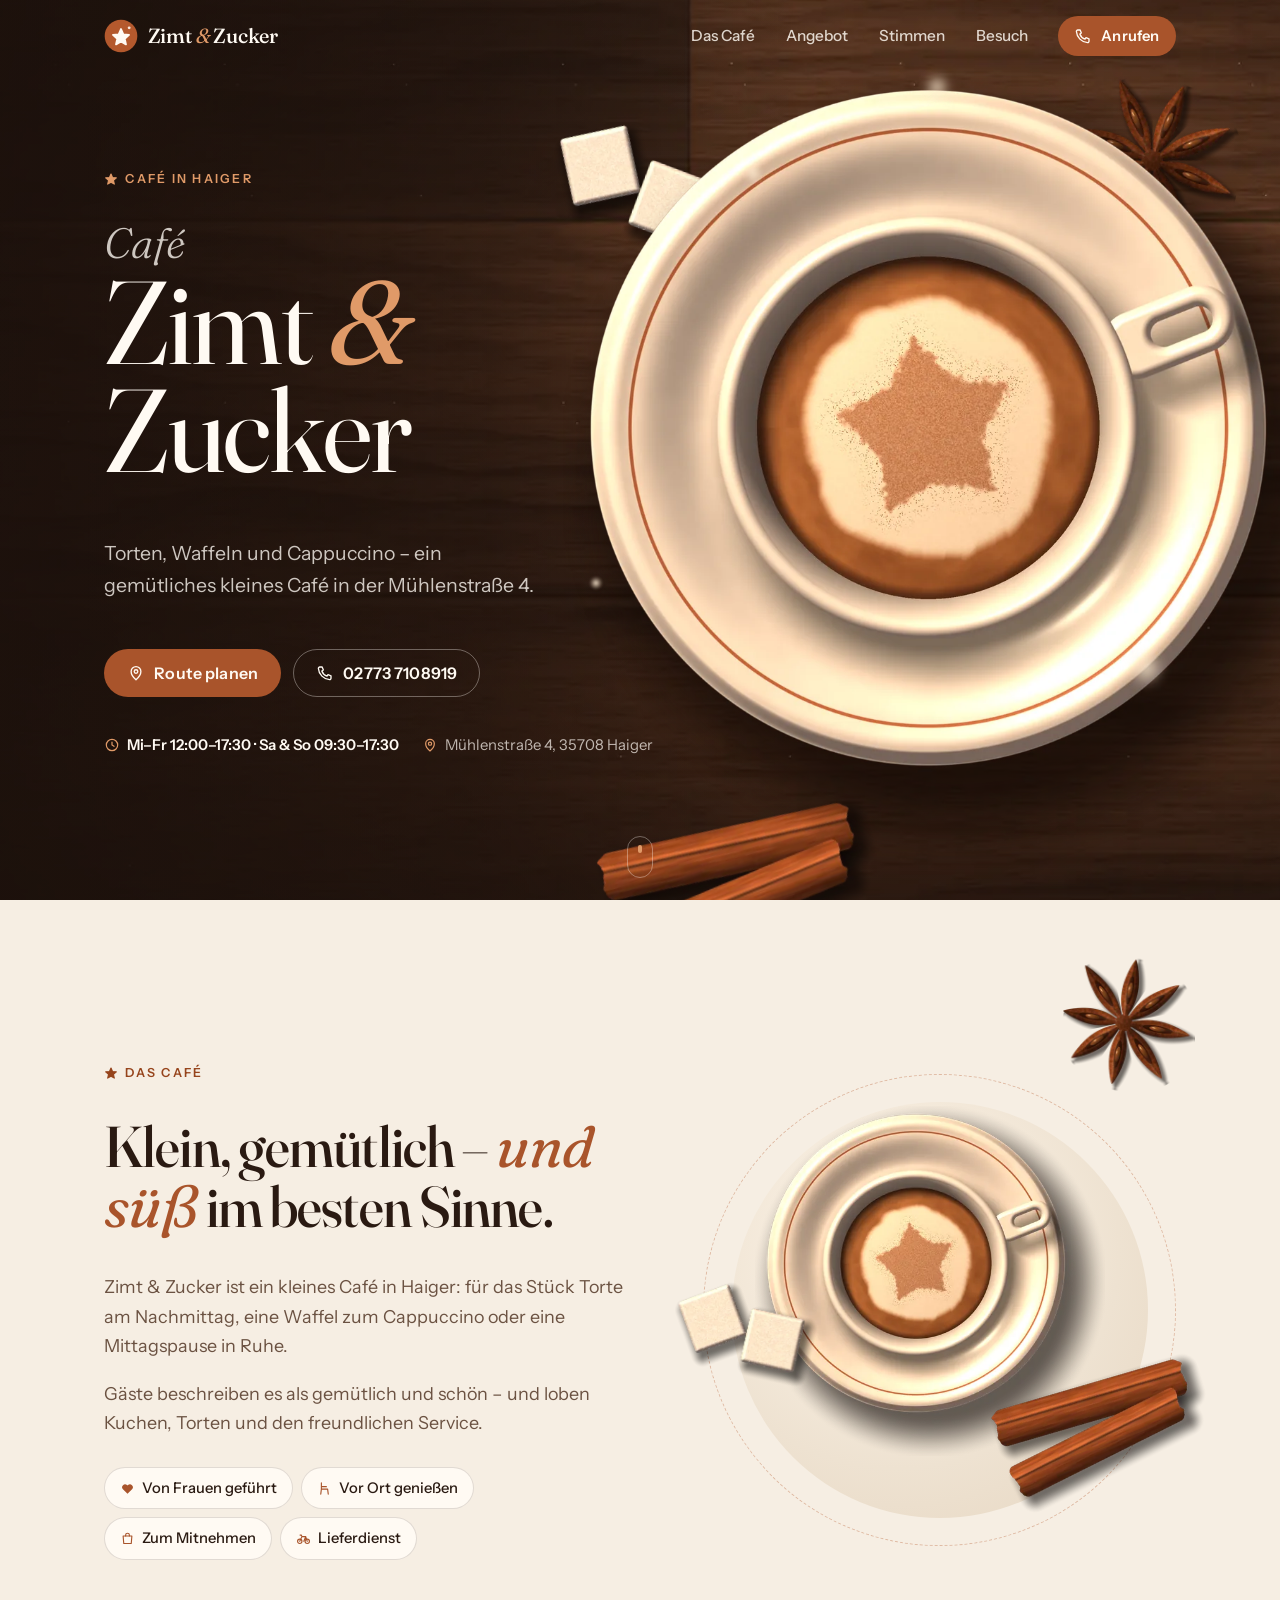
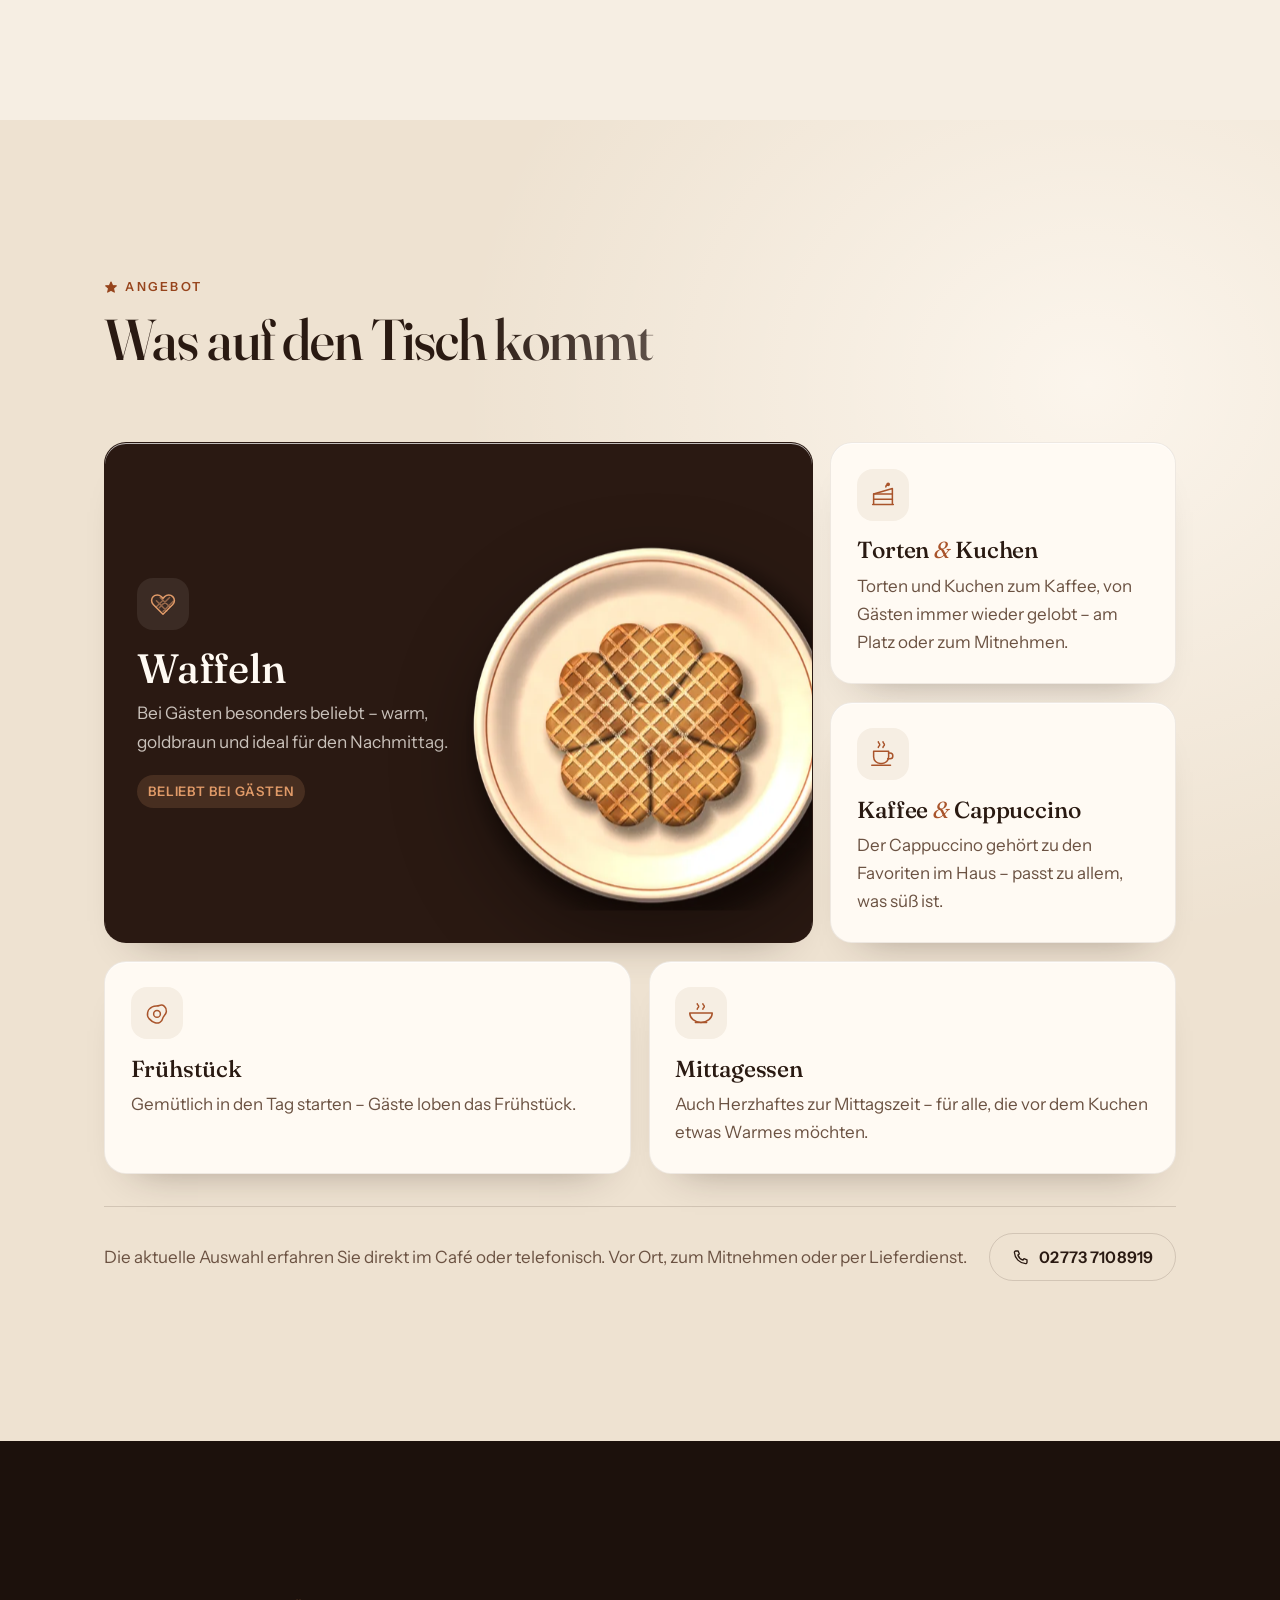
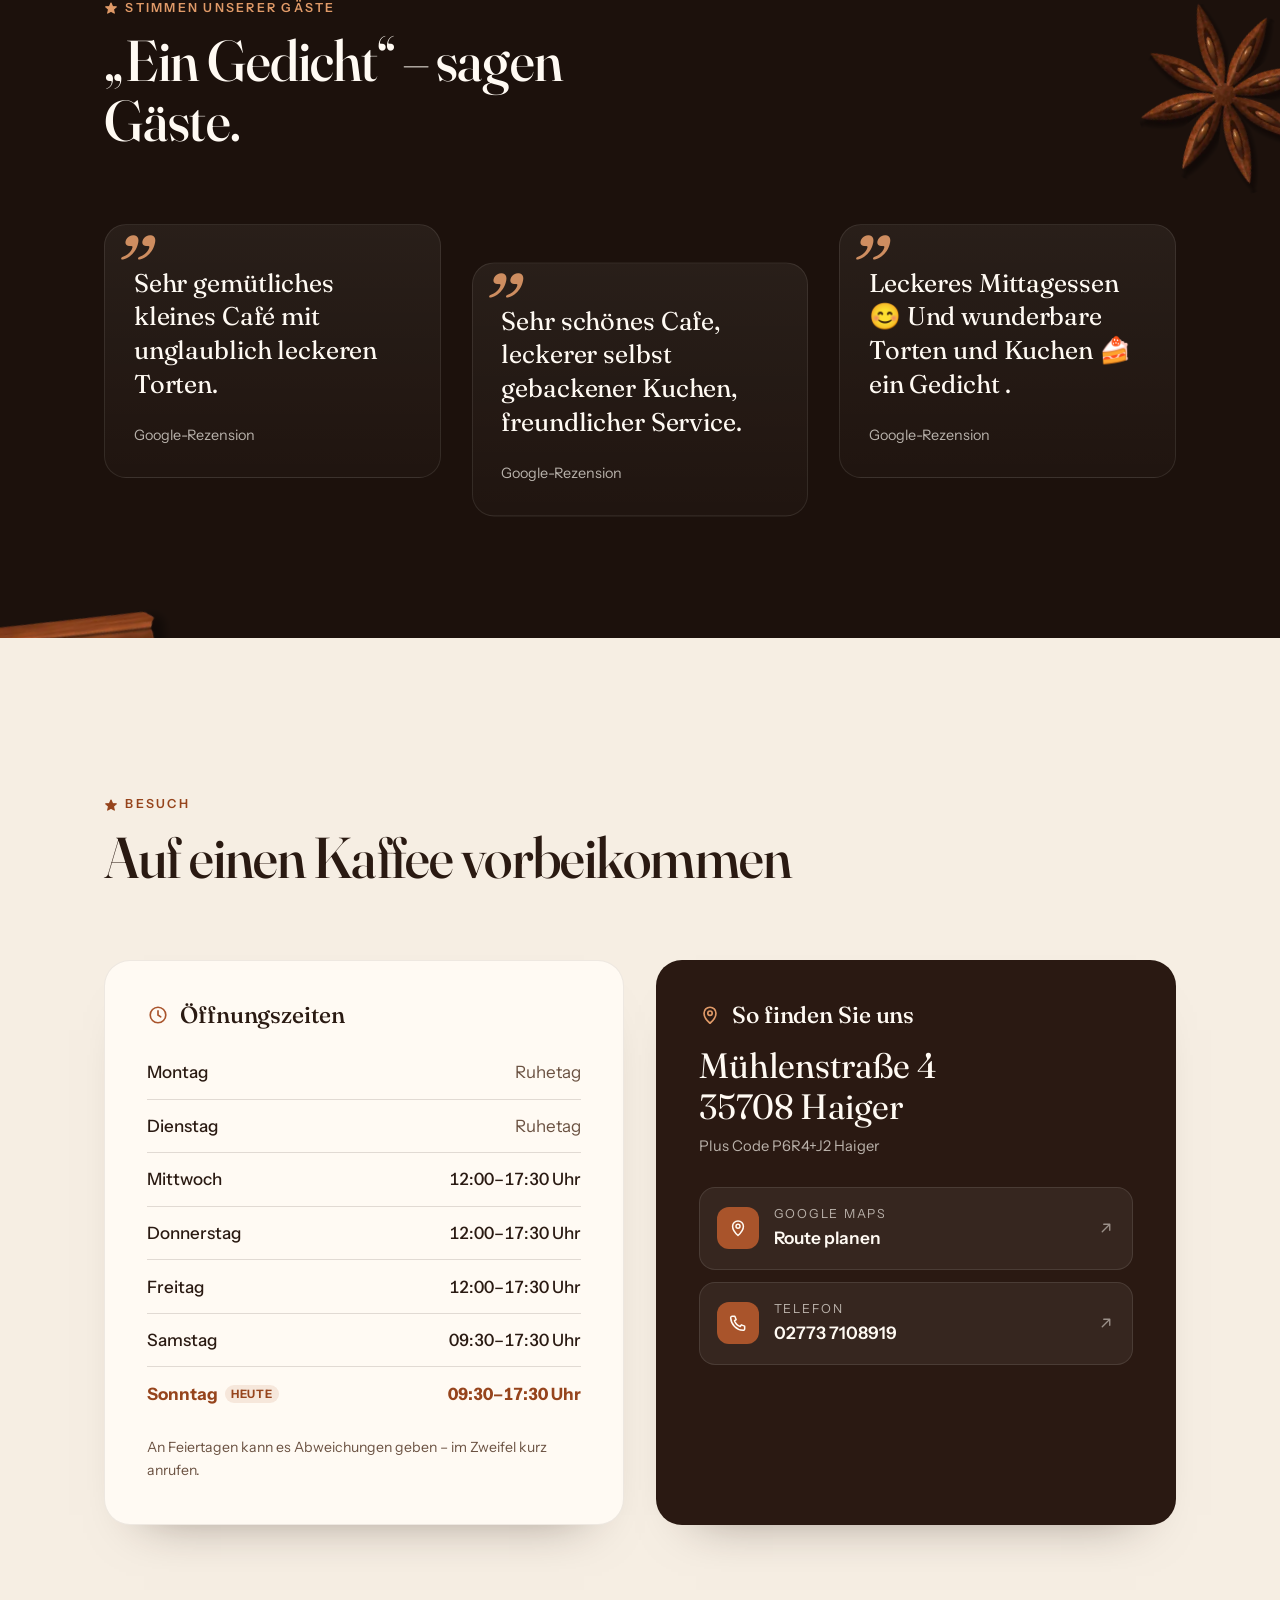
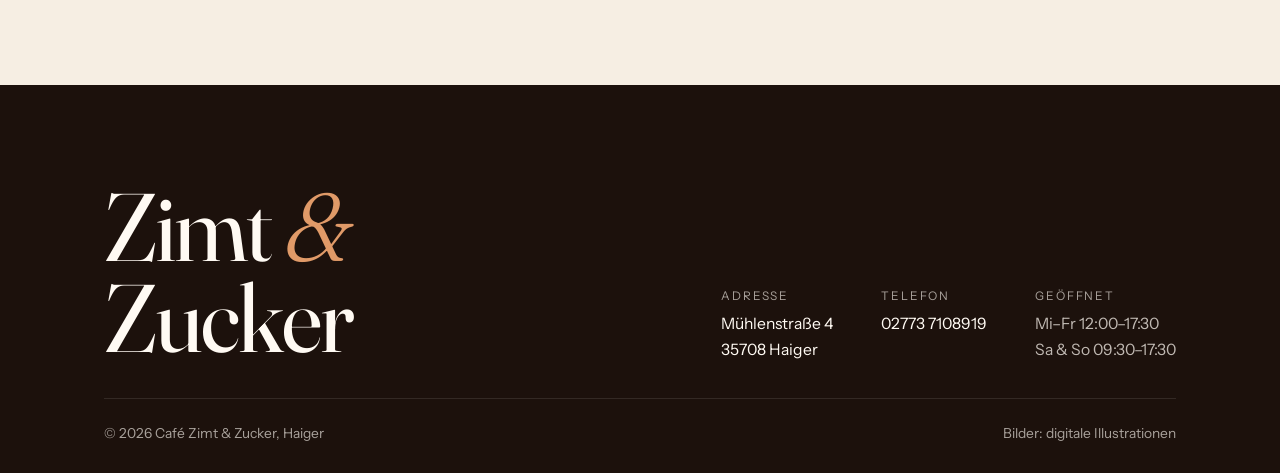
==== index.html @ 2aee7e1f "Onepager für Café Zimt & Zucker, Haiger Statische, mobiloptimierte Seite mit Hero, Café, Angebot, dr" ====
<!doctype html>
<html lang="de">
<head>
<meta charset="utf-8">
<meta name="viewport" content="width=device-width, initial-scale=1, viewport-fit=cover">
<title>Café Zimt &amp; Zucker | Haiger</title>
<meta name="description" content="Café Zimt &amp; Zucker in der Mühlenstraße 4 in Haiger: Torten, Kuchen, Waffeln und Cappuccino, dazu Frühstück und Mittagessen. Gemütliches kleines Café – vor Ort, zum Mitnehmen oder per Lieferdienst.">
<meta name="robots" content="noindex, follow">
<link rel="canonical" href="https://tajubusiness0807.github.io/cafe-zimt-zucker-haiger/">
<meta name="theme-color" content="#1c110c">
<meta name="format-detection" content="telephone=no">
<meta property="og:type" content="website">
<meta property="og:locale" content="de_DE">
<meta property="og:site_name" content="Café Zimt &amp; Zucker">
<meta property="og:title" content="Café Zimt &amp; Zucker | Haiger">
<meta property="og:description" content="Torten, Kuchen, Waffeln & Cappuccino in der Mühlenstraße 4, Haiger.">
<meta property="og:url" content="https://tajubusiness0807.github.io/cafe-zimt-zucker-haiger/">
<meta property="og:image" content="https://tajubusiness0807.github.io/cafe-zimt-zucker-haiger/assets/img/og.jpg">
<meta property="og:image:width" content="1200">
<meta property="og:image:height" content="630">
<meta property="og:image:alt" content="Cappuccino mit Zimtstern auf einem dunklen Holztisch – Café Zimt &amp; Zucker">
<meta name="twitter:card" content="summary_large_image">
<meta name="geo.region" content="DE-HE">
<meta name="geo.placename" content="Haiger">
<meta name="geo.position" content="50.7415359;8.2050608">
<link rel="icon" href="favicon.svg" type="image/svg+xml">
<link rel="icon" href="favicon-32.png" sizes="32x32" type="image/png">
<link rel="apple-touch-icon" href="apple-touch-icon.png">
<link rel="manifest" href="site.webmanifest">
<link rel="preload" href="assets/fonts/fraunces-opsz.woff2" as="font" type="font/woff2" crossorigin>
<link rel="preload" href="assets/fonts/instrument-sans.woff2" as="font" type="font/woff2" crossorigin>
<link rel="preload" as="image" href="assets/img/cup.webp" imagesrcset="assets/img/cup-sm.webp 563w, assets/img/cup.webp 1126w" imagesizes="(max-width: 820px) min(108vw, 560px), 62vw" fetchpriority="high">
<link rel="preload" as="image" href="assets/img/table-1600.webp" imagesrcset="assets/img/table-960.webp 960w, assets/img/table-1600.webp 1600w, assets/img/table-2560.webp 2560w" imagesizes="108vw">
<script>document.documentElement.classList.add('js')</script>
<style>@font-face{font-family:"Fraunces";src:url("assets/fonts/fraunces-opsz.woff2") format("woff2");font-weight:100 900;font-style:normal;font-display:swap}@font-face{font-family:"Fraunces";src:url("assets/fonts/fraunces-italic.woff2") format("woff2");font-weight:100 900;font-style:italic;font-display:swap}@font-face{font-family:"Instrument Sans";src:url("assets/fonts/instrument-sans.woff2") format("woff2");font-weight:400 700;font-style:normal;font-display:swap}:root{--espresso:#1c110c;--bean:#2a1912;--roast:#3b241a;--cinnamon:#a9542b;--cinnamon-ink:#96441c;--cinnamon-glow:#e09a68;--cream:#f6eee3;--linen:#eee2d1;--sugar:#fffaf3;--ink:#2a1a12;--muted:#6b5242;--line:rgba(42,26,18,.14);--serif:"Fraunces",ui-serif,Georgia,serif;--sans:"Instrument Sans",ui-sans-serif,system-ui,-apple-system,"Segoe UI",sans-serif;--ease:cubic-bezier(.2,.7,.2,1);--gutter:clamp(16px,5vw,64px);--maxw:1200px;color-scheme:light}*,*::before,*::after{box-sizing:border-box}html{-webkit-text-size-adjust:100%;scroll-behavior:smooth;scroll-padding-top:80px}body{margin:0;background:var(--cream);color:var(--ink);font:400 1.0625rem/1.65 var(--sans);-webkit-font-smoothing:antialiased;overflow-x:hidden}img{display:block;max-width:100%;height:auto}a{color:inherit}:focus-visible{outline:3px solid var(--cinnamon-glow);outline-offset:3px;border-radius:6px}.sr-only{position:absolute;width:1px;height:1px;padding:0;margin:-1px;overflow:hidden;clip:rect(0,0,0,0);white-space:nowrap;border:0}.skip{position:absolute;left:12px;top:-60px;z-index:100;background:var(--sugar);color:var(--ink);padding:10px 16px;border-radius:999px;text-decoration:none;font-weight:600}.skip:focus{top:12px}.wrap{max-width:var(--maxw);margin:0 auto;padding:0 var(--gutter)}h1,h2,h3{font-family:var(--serif);font-weight:500;line-height:1.05;letter-spacing:-.015em;margin:0;font-variation-settings:"opsz" 144}h2{font-size:clamp(2.1rem,5.2vw,3.6rem)}h3{font-size:1.45rem;font-variation-settings:"opsz" 36;letter-spacing:-.005em}.amp{font-style:italic;font-weight:400;color:var(--cinnamon)}.eyebrow{display:inline-flex;align-items:center;gap:.6em;font:600 .78rem/1 var(--sans);letter-spacing:.18em;text-transform:uppercase;color:var(--cinnamon-ink)}.eyebrow svg{width:14px;height:14px;flex:none}.lede{font-size:clamp(1.08rem,1.6vw,1.22rem);color:var(--muted);max-width:38ch}.btn{--bg:var(--cinnamon);--fg:var(--sugar);display:inline-flex;align-items:center;gap:.6em;min-height:48px;padding:.8em 1.35em;border-radius:999px;background:var(--bg);color:var(--fg);text-decoration:none;font:600 1rem/1 var(--sans);letter-spacing:.01em;border:1px solid transparent;transition:transform .35s var(--ease),background-color .25s,box-shadow .35s var(--ease);will-change:transform}.btn svg{width:18px;height:18px;flex:none}.btn:hover{transform:translateY(-2px);box-shadow:0 10px 24px -12px rgba(180,89,45,.75)}.btn:active{transform:translateY(0)}.btn--ghost{--bg:transparent;--fg:var(--sugar);border-color:rgba(255,250,243,.35)}.btn--ghost:hover{--bg:rgba(255,250,243,.08);box-shadow:none}.btn--ink{--bg:var(--ink);--fg:var(--sugar)}.btn--line{--bg:transparent;--fg:var(--ink);border-color:var(--line)}.btn--line:hover{--bg:var(--sugar);box-shadow:none}.site-header{position:fixed;inset:0 0 auto;z-index:50;transition:background-color .4s,box-shadow .4s,backdrop-filter .4s}.site-header .wrap{display:flex;align-items:center;justify-content:space-between;height:72px}.site-header.is-solid{background:rgba(28,17,12,.82);backdrop-filter:blur(14px) saturate(1.2);-webkit-backdrop-filter:blur(14px) saturate(1.2);box-shadow:0 1px 0 rgba(255,250,243,.06)}.brand{display:flex;align-items:center;gap:.6rem;color:var(--sugar);text-decoration:none}.brand svg{width:34px;height:34px;transition:transform .8s var(--ease)}.brand:hover svg{transform:rotate(36deg)}.brand span{font:500 1.28rem/1 var(--serif);letter-spacing:-.01em;font-variation-settings:"opsz" 48}.brand em{font-style:italic;font-weight:400;color:var(--cinnamon-glow)}.nav{display:flex;align-items:center;gap:clamp(.8rem,2.4vw,2rem)}.nav a{color:rgba(255,250,243,.82);text-decoration:none;font-weight:500;font-size:.96rem;position:relative;padding:.4em 0}.nav a:not(.btn)::after{content:"";position:absolute;left:0;right:0;bottom:0;height:1.5px;background:var(--cinnamon-glow);transform:scaleX(0);transform-origin:left;transition:transform .4s var(--ease)}.nav a:not(.btn):hover{color:var(--sugar)}.nav a:not(.btn):hover::after{transform:scaleX(1)}.nav .btn{min-height:40px;padding:.6em 1.05em;font-size:.92rem;color:var(--fg);font-weight:600}@media (max-width:820px){.nav a:not(.btn){display:none}}.hero{position:relative;min-height:100svh;min-height:max(100svh,640px);color:var(--sugar);overflow:hidden;isolation:isolate;background:var(--espresso)}.hero__layer{position:absolute;inset:0;pointer-events:none;will-change:transform}.hero__table{inset:-8% -4%}.hero__table img{width:100%;height:100%;object-fit:cover}.hero__shade{position:absolute;inset:0;z-index:1;pointer-events:none;background:radial-gradient(120% 90% at 78% 40%,rgba(28,17,12,0) 0%,rgba(28,17,12,.35) 55%,rgba(28,17,12,.85) 100%),linear-gradient(90deg,rgba(28,17,12,.88) 0%,rgba(28,17,12,.55) 38%,rgba(28,17,12,0) 62%)}.hero__props{z-index:2}.hero__cupwrap{z-index:3}.hero__front{z-index:4}.prop{position:absolute;filter:drop-shadow(0 0 0 transparent)}.prop--cup{width:min(62vw,820px);right:-6vw;top:50%;margin-top:calc(min(62vw,820px) * -.5 + 2vh)}.prop--sticks{width:min(22vw,310px);right:min(31vw,450px);bottom:-6%;transform:rotate(-18deg)}.prop--anise{width:min(13vw,170px);right:3vw;top:9%;transform:rotate(12deg)}.prop--cubes{width:min(14vw,190px);right:min(43vw,600px);top:14%;transform:rotate(8deg)}.steam{position:absolute;width:min(40vw,520px);aspect-ratio:1;right:min(13vw,180px);top:50%;margin-top:calc(min(40vw,520px) * -.62);opacity:.9;overflow:visible}.steam g{filter:url(#blur)}.steam path{fill:none;stroke:rgba(255,246,232,.42);stroke-width:14;stroke-linecap:round;animation:rise 9s var(--ease) infinite;opacity:0;transform-box:fill-box;transform-origin:50% 100%}.steam path:nth-child(2){animation-delay:-3s;stroke-width:10}.steam path:nth-child(3){animation-delay:-6s;stroke-width:12}@keyframes rise{0%{opacity:0;transform:translate3d(0,40px,0) scaleY(.85)}25%{opacity:.75}70%{opacity:.35}100%{opacity:0;transform:translate3d(-24px,-90px,0) scaleY(1.15)}}.mote{position:absolute;border-radius:50%;background:radial-gradient(circle,rgba(255,236,210,.9) 0%,rgba(255,236,210,.25) 45%,rgba(255,236,210,0) 70%);animation:float 14s ease-in-out infinite}@keyframes float{0%,100%{translate:0 0}50%{translate:-10px -22px}}.hero__content{position:relative;z-index:5;min-height:inherit;display:flex;flex-direction:column;justify-content:center;padding-top:110px;padding-bottom:clamp(48px,9vh,96px)}.hero .eyebrow{color:var(--cinnamon-glow)}.hero h1{font-size:clamp(3.1rem,9.2vw,7.6rem);font-weight:400;line-height:.92;margin:.32em 0 .28em;max-width:9ch;font-variation-settings:"opsz" 144;text-wrap:balance}.hero h1 .cafe{display:block;font-size:.36em;font-style:italic;letter-spacing:.01em;color:rgba(255,250,243,.78);margin-bottom:.12em;font-weight:300}.hero h1 .amp{color:var(--cinnamon-glow)}.hero .lede{color:rgba(255,250,243,.78);max-width:34ch}.hero__actions{display:flex;flex-wrap:wrap;gap:.75rem;margin-top:1.8rem}.hero__meta{display:flex;flex-wrap:wrap;gap:.4rem 1.4rem;margin-top:2.2rem;font-size:.93rem;color:rgba(255,250,243,.7)}.hero__meta strong{color:var(--sugar);font-weight:600}.hero__meta div{display:flex;align-items:center;gap:.5em}.hero__meta svg{width:16px;height:16px;color:var(--cinnamon-glow)}.scroll-cue{position:absolute;z-index:5;left:50%;bottom:22px;width:26px;height:42px;margin-left:-13px;border:1.5px solid rgba(255,250,243,.35);border-radius:14px}.scroll-cue::after{content:"";position:absolute;left:50%;top:8px;width:4px;height:8px;margin-left:-2px;border-radius:2px;background:var(--cinnamon-glow);animation:cue 2.2s var(--ease) infinite}@keyframes cue{0%{opacity:0;transform:translateY(0)}30%{opacity:1}100%{opacity:0;transform:translateY(14px)}}@media (max-width:820px){.hero__content{justify-content:flex-end;padding-top:46vh}.hero__shade{background:linear-gradient(180deg,rgba(28,17,12,.15) 0%,rgba(28,17,12,.35) 34%,rgba(28,17,12,.9) 62%,rgba(28,17,12,.97) 100%)}.prop--cup{width:min(108vw,560px);right:-24vw;top:5vh;margin-top:0}.hero__shade{background:linear-gradient(180deg,rgba(28,17,12,.7) 0%,rgba(28,17,12,0) 14%,rgba(28,17,12,.3) 38%,rgba(28,17,12,.9) 62%,rgba(28,17,12,.97) 100%)}.steam{width:72vw;right:2vw;top:8vh;margin-top:0}.prop--sticks{width:42vw;right:auto;left:-10vw;top:22vh;bottom:auto}.prop--anise{width:24vw;right:auto;left:30vw;top:6vh}.prop--cubes{display:none}.scroll-cue{display:none}}section{position:relative}.section{padding:clamp(80px,13vw,160px) 0}.section__head{display:grid;gap:1rem;margin-bottom:clamp(2.5rem,6vw,4.5rem)}.section__head p{margin:0}.about{background:var(--cream);overflow:hidden}.about__grid{display:grid;grid-template-columns:1.05fr .95fr;gap:clamp(2rem,6vw,6rem);align-items:center}.about h2 em{font-style:italic;font-weight:400;color:var(--cinnamon)}.about__text p{font-size:1.12rem;color:var(--muted);max-width:44ch}.chips{display:flex;flex-wrap:wrap;gap:.5rem;margin:1.8rem 0 0;padding:0;list-style:none}.chips li{display:inline-flex;align-items:center;gap:.5em;padding:.55em 1em;border-radius:999px;background:var(--sugar);border:1px solid var(--line);font-size:.92rem;font-weight:500}.chips li svg{width:15px;height:15px;color:var(--cinnamon)}.about__art{position:relative;aspect-ratio:1;max-width:520px;justify-self:center;width:100%}.about__art .disc{position:absolute;inset:6%;border-radius:50%;background:radial-gradient(circle at 40% 35%,#fff7ec 0%,var(--linen) 60%,#e6d6c1 100%)}.about__art .ring{position:absolute;inset:0;border-radius:50%;border:1px dashed rgba(180,89,45,.35);animation:spin 80s linear infinite}@keyframes spin{to{transform:rotate(360deg)}}.about__art img{position:absolute}.about__art .a-cup{width:74%;left:11%;top:12%}.about__art .a-anise{width:28%;right:-4%;top:-2%}.about__art .a-cubes{width:30%;left:-6%;bottom:2%}.about__art .a-sticks{width:46%;right:-8%;bottom:-2%;transform:rotate(-22deg)}@media (max-width:820px){.about__grid{grid-template-columns:1fr}.about__art{max-width:400px;order:-1;margin-bottom:2rem}.about__art .a-cubes{display:none}.about__art .a-sticks{bottom:4%}}.menu{background:var(--linen)}.menu::before{content:"";position:absolute;inset:0;background:radial-gradient(70% 60% at 85% 20%,rgba(255,250,243,.8),transparent 70%);pointer-events:none}.menu__grid{display:grid;grid-template-columns:repeat(12,1fr);gap:1.1rem;position:relative}.card{grid-column:span 4;position:relative;background:var(--sugar);border-radius:22px;padding:1.6rem 1.6rem 1.7rem;border:1px solid rgba(42,26,18,.08);box-shadow:0 1px 0 rgba(255,255,255,.7) inset,0 24px 40px -32px rgba(42,26,18,.45);transition:transform .5s var(--ease),box-shadow .5s var(--ease)}.card:hover{transform:translateY(-4px);box-shadow:0 1px 0 rgba(255,255,255,.7) inset,0 30px 50px -30px rgba(42,26,18,.5)}.card .ico{width:52px;height:52px;border-radius:16px;background:var(--cream);display:grid;place-items:center;margin-bottom:1.1rem;color:var(--cinnamon)}.card .ico svg{width:30px;height:30px}.card p{margin:.55rem 0 0;color:var(--muted)}.card--half{grid-column:span 6}.card--feature{grid-column:span 8;grid-row:span 2;display:grid;grid-template-columns:1fr 1fr;align-items:center;gap:1rem;padding:2rem;background:var(--bean);color:var(--sugar);overflow:hidden}.card--feature h3{font-size:clamp(1.8rem,3.2vw,2.6rem)}.card--feature p{color:rgba(255,250,243,.75);font-size:1.08rem}.card--feature .ico{background:rgba(255,250,243,.08);color:var(--cinnamon-glow)}.card--feature .badge{display:inline-block;margin-top:1.2rem;padding:.4em .85em;border-radius:999px;background:rgba(224,154,104,.16);color:var(--cinnamon-glow);font-size:.82rem;font-weight:600;letter-spacing:.06em;text-transform:uppercase}.card--feature .waffle{width:118%;max-width:none;margin:-8% -24% -8% 0;filter:drop-shadow(0 30px 40px rgba(0,0,0,.35))}.menu__note{position:relative;display:flex;flex-wrap:wrap;align-items:center;justify-content:space-between;gap:1rem;margin-top:2rem;padding-top:1.6rem;border-top:1px solid var(--line);color:var(--muted)}.menu__note p{margin:0}@media (max-width:980px){.card{grid-column:span 6}.card--feature{grid-column:span 12;grid-row:auto}}@media (max-width:620px){.card{grid-column:span 12}.card--feature{grid-template-columns:1fr;padding:1.6rem}.card--feature .waffle{width:100%;margin:0 auto -10%;max-width:340px}}.reviews{background:var(--espresso);color:var(--sugar);overflow:hidden}.reviews .eyebrow{color:var(--cinnamon-glow)}.reviews h2{max-width:14ch}.quotes{display:grid;grid-template-columns:repeat(3,1fr);gap:clamp(1rem,2.4vw,2rem);margin:0;padding:0;list-style:none}.quote{position:relative;margin:0;padding:2.6rem 1.8rem 1.8rem;border-radius:22px;background:linear-gradient(180deg,rgba(255,250,243,.06),rgba(255,250,243,.02));border:1px solid rgba(255,250,243,.09)}.quotes li:nth-child(2) .quote{transform:translateY(clamp(0px,3vw,40px))}.quote blockquote{margin:0;font:400 clamp(1.3rem,2.1vw,1.6rem)/1.32 var(--serif);font-variation-settings:"opsz" 36;letter-spacing:-.005em}.quote::before{content:"\201E";position:absolute;top:-.62em;left:1.2rem;font:italic 400 5.5rem/1 var(--serif);color:var(--cinnamon-glow);opacity:.9}.quote figcaption{margin-top:1.4rem;display:flex;align-items:center;gap:.55em;color:rgba(255,250,243,.68);font-size:.9rem}.quote figcaption .stars{display:flex;gap:2px;color:var(--cinnamon-glow)}.quote figcaption .stars svg{width:12px;height:12px}.reviews__deco{position:absolute;pointer-events:none;opacity:.9}.reviews__deco--a{width:180px;right:-40px;top:40px;transform:rotate(18deg)}.reviews__deco--b{width:260px;left:-80px;bottom:-30px;transform:rotate(-12deg);opacity:.75}@media (max-width:900px){.quotes{grid-template-columns:1fr}.quotes li:nth-child(2) .quote{transform:none}.reviews__deco--a{width:120px}}.visit{background:var(--cream);overflow:hidden}.visit__grid{display:grid;grid-template-columns:1fr 1fr;gap:clamp(1.2rem,3vw,2rem)}.panel{background:var(--sugar);border-radius:26px;padding:clamp(1.6rem,3.4vw,2.6rem);border:1px solid rgba(42,26,18,.08);box-shadow:0 30px 50px -40px rgba(42,26,18,.5)}.panel h3{display:flex;align-items:center;gap:.5em;margin-bottom:1.2rem}.panel h3 svg{width:22px;height:22px;color:var(--cinnamon)}.hours{width:100%;border-collapse:collapse;font-variant-numeric:tabular-nums}.hours th,.hours td{padding:.72em 0;border-bottom:1px solid var(--line);text-align:left;font-weight:500}.hours td{text-align:right}.hours tr:last-child th,.hours tr:last-child td{border-bottom:0}.hours .closed td{color:var(--muted);font-weight:400}.hours tr.is-today th,.hours tr.is-today td{color:var(--cinnamon-ink);font-weight:700}.hours tr.is-today th::after{content:"heute";margin-left:.6em;padding:.15em .55em;border-radius:999px;background:rgba(180,89,45,.12);font-size:.72rem;letter-spacing:.06em;text-transform:uppercase;vertical-align:.12em}.panel small{display:block;margin-top:1rem;color:var(--muted);font-size:.88rem}.panel--dark{background:var(--bean);color:var(--sugar);position:relative;overflow:hidden;display:flex;flex-direction:column}.panel--dark h3 svg{color:var(--cinnamon-glow)}.addr{font:400 clamp(1.6rem,3vw,2.2rem)/1.15 var(--serif);font-style:normal;margin:0 0 .4rem;font-variation-settings:"opsz" 72}.addr a{text-decoration:none}.addr a:hover{color:var(--cinnamon-glow)}.pluscode{color:rgba(255,250,243,.68);font-size:.92rem;margin:0}.contact-list{list-style:none;margin:1.8rem 0 0;padding:0;display:grid;gap:.75rem}.contact-list a{display:flex;align-items:center;gap:.9rem;padding:1rem 1.1rem;border-radius:16px;background:rgba(255,250,243,.06);border:1px solid rgba(255,250,243,.1);text-decoration:none;transition:background-color .3s,transform .4s var(--ease)}.contact-list a:hover{background:rgba(255,250,243,.11);transform:translateX(4px)}.contact-list .k{display:block;font-size:.78rem;letter-spacing:.14em;text-transform:uppercase;color:rgba(255,250,243,.66)}.contact-list .v{display:block;font-weight:600;font-size:1.08rem}.contact-list .i{width:42px;height:42px;border-radius:12px;display:grid;place-items:center;background:var(--cinnamon);flex:none}.contact-list .i svg{width:20px;height:20px}.contact-list .arr{margin-left:auto;width:18px;height:18px;opacity:.5}.panel--dark{padding-bottom:clamp(5rem,9vw,7rem)}.panel--dark .deco{position:absolute;width:110px;right:-14px;bottom:-46px;opacity:.95;pointer-events:none}@media (max-width:860px){.visit__grid{grid-template-columns:1fr}}.footer{background:var(--espresso);color:rgba(255,250,243,.72);padding:clamp(56px,8vw,96px) 0 calc(28px + env(safe-area-inset-bottom));position:relative;overflow:hidden}.footer__top{display:flex;flex-wrap:wrap;justify-content:space-between;gap:2rem;align-items:flex-end;padding-bottom:2.2rem;border-bottom:1px solid rgba(255,250,243,.1)}.footer .big{font:400 clamp(2.6rem,8vw,6rem)/.95 var(--serif);color:var(--sugar);letter-spacing:-.02em;margin:0;font-variation-settings:"opsz" 144}.footer .big em{font-style:italic;color:var(--cinnamon-glow);font-weight:300}.footer__cols{display:flex;flex-wrap:wrap;gap:1.2rem 3rem;font-size:.98rem}.footer__cols a{text-decoration:none;color:var(--sugar)}.footer__cols a:hover{color:var(--cinnamon-glow)}.footer__cols p{margin:0}.footer__cols .k{display:block;font-size:.74rem;letter-spacing:.16em;text-transform:uppercase;color:rgba(255,250,243,.62);margin-bottom:.3rem}.footer__bottom{display:flex;flex-wrap:wrap;gap:.6rem 1.6rem;justify-content:space-between;padding-top:1.4rem;font-size:.86rem;color:rgba(255,250,243,.62)}.footer__bottom a{color:rgba(255,250,243,.7)}.actionbar{position:fixed;z-index:60;left:12px;right:12px;bottom:calc(12px + env(safe-area-inset-bottom));display:none;gap:8px;padding:8px;border-radius:999px;background:rgba(28,17,12,.9);backdrop-filter:blur(14px);-webkit-backdrop-filter:blur(14px);box-shadow:0 18px 40px -16px rgba(0,0,0,.6);transform:translateY(140%);transition:transform .5s var(--ease)}.actionbar.is-visible{transform:none}.actionbar a{flex:1;justify-content:center;min-height:48px}@media (max-width:820px){.actionbar{display:flex}.footer{padding-bottom:calc(96px + env(safe-area-inset-bottom))}}.js .reveal{opacity:0;transform:translate3d(0,28px,0);transition:opacity 1s var(--ease),transform 1s var(--ease)}.js .reveal.is-in{opacity:1;transform:none}.js .reveal[data-delay="1"]{transition-delay:.08s}.js .reveal[data-delay="2"]{transition-delay:.16s}.js .reveal[data-delay="3"]{transition-delay:.24s}.js .reveal[data-delay="4"]{transition-delay:.32s}.js .hero .reveal{transition-duration:1.3s}[data-depth]{will-change:translate}@media (prefers-reduced-motion:reduce){html{scroll-behavior:auto}*,*::before,*::after{animation:none!important;transition-duration:.01ms!important;transition-delay:0s!important}.js .reveal{opacity:1;transform:none}.steam path{opacity:.45}[data-depth]{translate:none!important;will-change:auto}}</style>
<script type="application/ld+json">{"@context":"https://schema.org","@type":"CafeOrCoffeeShop","name":"Café Zimt & Zucker","url":"https://tajubusiness0807.github.io/cafe-zimt-zucker-haiger/","image":"https://tajubusiness0807.github.io/cafe-zimt-zucker-haiger/assets/img/og.jpg","telephone":"+49 2773 7108919","address":{"@type":"PostalAddress","streetAddress":"Mühlenstraße 4","postalCode":"35708","addressLocality":"Haiger","addressRegion":"Hessen","addressCountry":"DE"},"geo":{"@type":"GeoCoordinates","latitude":50.7415359,"longitude":8.2050608},"hasMap":"https://www.google.com/maps/search/?api=1&query=Caf%C3%A9%20Zimt%20%26%20Zucker%2C%20M%C3%BChlenstra%C3%9Fe%204%2C%2035708%20Haiger","servesCuisine":["Kaffee","Kuchen","Torten","Waffeln"]}</script>
</head>
<body>
<a class="skip" href="#inhalt">Zum Inhalt springen</a>
<svg width="0" height="0" style="position:absolute" aria-hidden="true"><filter id="blur" filterUnits="userSpaceOnUse" x="-60" y="-60" width="320" height="320"><feGaussianBlur stdDeviation="7"/></filter></svg>

<header class="site-header">
  <div class="wrap">
    <a class="brand" href="#top" aria-label="Café Zimt &amp; Zucker – zum Seitenanfang"><svg viewBox="0 0 100 100" aria-hidden="true"><circle cx="50" cy="50" r="48" fill="#b4592d"/><path d="M50 14 L60.9 39 L88 41.6 L67.6 59.7 L73.5 86.4 L50 72.5 L26.5 86.4 L32.4 59.7 L12 41.6 L39.1 39Z" transform="translate(50 52) scale(.62) translate(-50 -50)" fill="#fffaf3" stroke="#fffaf3" stroke-width="9" stroke-linejoin="round"/><circle cx="74" cy="26" r="4.2" fill="#fffaf3" opacity=".9"/></svg><span>Zimt <em>&amp;</em> Zucker</span></a>
    <nav class="nav" aria-label="Hauptnavigation">
      <a href="#cafe">Das Café</a>
      <a href="#angebot">Angebot</a>
      <a href="#stimmen">Stimmen</a>
      <a href="#besuch">Besuch</a>
      <a class="btn" href="tel:+4927737108919"><svg viewBox="0 0 24 24" fill="none" stroke="currentColor" stroke-width="1.8" stroke-linecap="round" stroke-linejoin="round" aria-hidden="true"><path d="M5 4h3.2l1.6 4-2 1.3a11 11 0 0 0 6.9 6.9l1.3-2 4 1.6V19a1.8 1.8 0 0 1-1.9 1.8A16 16 0 0 1 3.2 5.9 1.8 1.8 0 0 1 5 4z"/></svg><span>Anrufen</span></a>
    </nav>
  </div>
</header>

<main id="inhalt">
  <section class="hero" id="top" aria-labelledby="hero-title">
    <div class="hero__layer hero__table" data-depth="0.42">
      <img src="assets/img/table-1600.webp" srcset="assets/img/table-960.webp 960w, assets/img/table-1600.webp 1600w, assets/img/table-2560.webp 2560w" sizes="108vw" width="2560" height="1440" alt="">
    </div>
    <div class="hero__layer hero__props" data-depth="0.3">
      <img class="prop prop--sticks" src="assets/img/sticks.webp" srcset="assets/img/sticks-sm.webp 345w, assets/img/sticks.webp 690w" sizes="(max-width: 820px) 42vw, 22vw" width="690" height="356" alt="" decoding="async">
      <img class="prop prop--anise" src="assets/img/anise.webp" srcset="assets/img/anise-sm.webp 278w, assets/img/anise.webp 556w" sizes="(max-width: 820px) 24vw, 13vw" width="556" height="557" alt="" decoding="async">
      <img class="prop prop--cubes" src="assets/img/cubes.webp" srcset="assets/img/cubes-sm.webp 311w, assets/img/cubes.webp 623w" sizes="14vw" width="623" height="455" alt="" decoding="async">
    </div>
    <div class="hero__layer hero__cupwrap" data-depth="0.18">
      <img class="prop prop--cup" src="assets/img/cup.webp" srcset="assets/img/cup-sm.webp 563w, assets/img/cup.webp 1126w" sizes="(max-width: 820px) min(108vw, 560px), 62vw" width="1126" height="1126" alt="Cappuccino mit Zimtstern aus Zimtpulver auf einer Untertasse" fetchpriority="high">
      <svg class="steam" viewBox="0 0 200 200" aria-hidden="true">
        <g><path d="M100 190c-14-22 16-34 2-58s14-36 0-62"/>
        <path d="M84 190c-12-20 12-30 0-52s10-30-2-52"/>
        <path d="M116 190c-10-24 14-30 4-54s12-32 2-56"/></g>
      </svg>
    </div>
    <div class="hero__shade"></div>
    <div class="hero__layer hero__front" data-depth="-0.12" aria-hidden="true">
      <span class="mote" style="width:22px;height:22px;left:58%;top:18%;filter:blur(2px)"></span>
      <span class="mote" style="width:40px;height:40px;left:88%;top:72%;filter:blur(5px);animation-delay:-4s"></span>
      <span class="mote" style="width:14px;height:14px;left:46%;top:64%;filter:blur(1px);animation-delay:-8s"></span>
      <span class="mote" style="width:30px;height:30px;left:72%;top:8%;filter:blur(4px);animation-delay:-2s"></span>
    </div>

    <div class="wrap hero__content">
      <span class="eyebrow reveal"><svg viewBox="0 0 100 100" aria-hidden="true"><path d="M50 14 L60.9 39 L88 41.6 L67.6 59.7 L73.5 86.4 L50 72.5 L26.5 86.4 L32.4 59.7 L12 41.6 L39.1 39Z" fill="currentColor" stroke="currentColor" stroke-width="8" stroke-linejoin="round"/></svg>Café in Haiger</span>
      <h1 id="hero-title" class="reveal" data-delay="1"><span class="cafe">Café</span>Zimt <span class="amp">&amp;</span> Zucker</h1>
      <p class="lede reveal" data-delay="2">Torten, Waffeln und Cappuccino – ein gemütliches kleines Café in der Mühlenstraße 4.</p>
      <div class="hero__actions reveal" data-delay="3">
        <a class="btn" href="https://www.google.com/maps/dir/?api=1&destination=Caf%C3%A9%20Zimt%20%26%20Zucker%2C%20M%C3%BChlenstra%C3%9Fe%204%2C%2035708%20Haiger" target="_blank" rel="noopener"><svg viewBox="0 0 24 24" fill="none" stroke="currentColor" stroke-width="1.8" stroke-linecap="round" stroke-linejoin="round" aria-hidden="true"><path d="M12 21s-6.5-5.6-6.5-11a6.5 6.5 0 0 1 13 0c0 5.4-6.5 11-6.5 11z"/><circle cx="12" cy="10" r="2.4"/></svg><span>Route planen</span></a>
        <a class="btn btn--ghost" href="tel:+4927737108919"><svg viewBox="0 0 24 24" fill="none" stroke="currentColor" stroke-width="1.8" stroke-linecap="round" stroke-linejoin="round" aria-hidden="true"><path d="M5 4h3.2l1.6 4-2 1.3a11 11 0 0 0 6.9 6.9l1.3-2 4 1.6V19a1.8 1.8 0 0 1-1.9 1.8A16 16 0 0 1 3.2 5.9 1.8 1.8 0 0 1 5 4z"/></svg><span>02773 7108919</span></a>
      </div>
      <div class="hero__meta reveal" data-delay="4">
        <div><svg viewBox="0 0 24 24" fill="none" stroke="currentColor" stroke-width="1.8" stroke-linecap="round" aria-hidden="true"><circle cx="12" cy="12" r="8.5"/><path d="M12 7.5V12l3 2"/></svg><span><strong>Mi–Fr 12:00–17:30 · Sa & So 09:30–17:30</strong></span></div>
        <div><svg viewBox="0 0 24 24" fill="none" stroke="currentColor" stroke-width="1.8" stroke-linecap="round" stroke-linejoin="round" aria-hidden="true"><path d="M12 21s-6.5-5.6-6.5-11a6.5 6.5 0 0 1 13 0c0 5.4-6.5 11-6.5 11z"/><circle cx="12" cy="10" r="2.4"/></svg><span>Mühlenstraße 4, 35708 Haiger</span></div>
      </div>
    </div>
    <a class="scroll-cue" href="#cafe" aria-label="Weiter zum Café"></a>
  </section>

  <section class="section about" id="cafe" aria-labelledby="cafe-title">
    <div class="wrap about__grid">
      <div class="about__text">
        <span class="eyebrow reveal"><svg viewBox="0 0 100 100" aria-hidden="true"><path d="M50 14 L60.9 39 L88 41.6 L67.6 59.7 L73.5 86.4 L50 72.5 L26.5 86.4 L32.4 59.7 L12 41.6 L39.1 39Z" fill="currentColor" stroke="currentColor" stroke-width="8" stroke-linejoin="round"/></svg>Das Café</span>
        <h2 id="cafe-title" class="reveal" data-delay="1" style="margin:.5em 0 .6em">Klein, gemütlich – <em>und süß</em> im besten Sinne.</h2>
        <p class="reveal" data-delay="2">Zimt &amp; Zucker ist ein kleines Café in Haiger: für das Stück Torte am Nachmittag, eine Waffel zum Cappuccino oder eine Mittagspause in Ruhe.</p>
        <p class="reveal" data-delay="2">Gäste beschreiben es als gemütlich und schön – und loben Kuchen, Torten und den freundlichen Service.</p>
        <ul class="chips reveal" data-delay="3" aria-label="Merkmale"><li><svg viewBox="0 0 24 24" fill="currentColor" aria-hidden="true"><path d="M12 20.3 4.7 13a4.6 4.6 0 0 1 6.5-6.5l.8.8.8-.8a4.6 4.6 0 0 1 6.5 6.5z"/></svg>Von Frauen geführt</li><li><svg viewBox="0 0 24 24" fill="none" stroke="currentColor" stroke-width="1.8" stroke-linecap="round" stroke-linejoin="round" aria-hidden="true"><path d="M7 3v10h10M7 13l-1 8M17 13l1 8M7 9h8"/></svg>Vor Ort genießen</li><li><svg viewBox="0 0 24 24" fill="none" stroke="currentColor" stroke-width="1.8" stroke-linecap="round" stroke-linejoin="round" aria-hidden="true"><path d="M5 8h14l-1 12H6z"/><path d="M9 8V6.5a3 3 0 0 1 6 0V8"/></svg>Zum Mitnehmen</li><li><svg viewBox="0 0 24 24" fill="none" stroke="currentColor" stroke-width="1.8" stroke-linecap="round" stroke-linejoin="round" aria-hidden="true"><circle cx="6" cy="16.5" r="3.5"/><circle cx="18" cy="16.5" r="3.5"/><path d="M6 16.5 9.5 9h6l2.5 7.5M9.5 9 8.5 6.5H6.5M12.5 16.5 15.5 9"/></svg>Lieferdienst</li></ul>
      </div>
      <div class="about__art reveal" data-delay="2" aria-hidden="true">
        <div class="ring"></div>
        <div class="disc"></div>
        <img class="a-cup" src="assets/img/cup-sm.webp" width="563" height="563" alt="" loading="lazy" decoding="async" data-depth="0.08">
        <img class="a-anise" src="assets/img/anise-sm.webp" width="278" height="278" alt="" loading="lazy" decoding="async" data-depth="0.35">
        <img class="a-cubes" src="assets/img/cubes-sm.webp" width="311" height="227" alt="" loading="lazy" decoding="async" data-depth="0.5">
        <img class="a-sticks" src="assets/img/sticks-sm.webp" width="345" height="178" alt="" loading="lazy" decoding="async" data-depth="0.25">
      </div>
    </div>
  </section>

  <section class="section menu" id="angebot" aria-labelledby="angebot-title">
    <div class="wrap">
      <div class="section__head">
        <span class="eyebrow reveal"><svg viewBox="0 0 100 100" aria-hidden="true"><path d="M50 14 L60.9 39 L88 41.6 L67.6 59.7 L73.5 86.4 L50 72.5 L26.5 86.4 L32.4 59.7 L12 41.6 L39.1 39Z" fill="currentColor" stroke="currentColor" stroke-width="8" stroke-linejoin="round"/></svg>Angebot</span>
        <h2 id="angebot-title" class="reveal" data-delay="1">Was auf den Tisch kommt</h2>
      </div>
      <div class="menu__grid">
        <article class="card card--feature reveal">
          <div>
            <div class="ico"><svg viewBox="0 0 32 32" fill="none" stroke="currentColor" stroke-width="1.6" stroke-linecap="round" stroke-linejoin="round" aria-hidden="true"><path d="M16 27 5.6 16.6a6 6 0 0 1 8.5-8.5L16 10l1.9-1.9a6 6 0 0 1 8.5 8.5z"/><path d="M9 12.5l11 11M13 9l10 10M23 9 12 20M27 13l-11 11M9 19l6-6" opacity=".55"/></svg></div>
            <h3>Waffeln</h3>
            <p>Bei Gästen besonders beliebt – warm, goldbraun und ideal für den Nachmittag.</p>
            <span class="badge">Beliebt bei Gästen</span>
          </div>
          <img class="waffle" src="assets/img/waffle-sm.webp" srcset="assets/img/waffle-sm.webp 500w, assets/img/waffle.webp 1000w" sizes="(max-width: 620px) 90vw, 420px" width="1000" height="1000" alt="Herzwaffel mit Puderzucker auf einem Teller" loading="lazy" decoding="async" data-depth="0.12">
        </article>
        <article class="card reveal" data-delay="1">
          <div class="ico"><svg viewBox="0 0 32 32" fill="none" stroke="currentColor" stroke-width="1.6" stroke-linecap="round" stroke-linejoin="round" aria-hidden="true"><path d="M5 26h22M6 26V15l20-6v17"/><path d="M6 15h20M6 20.5h20"/><path d="M19 7.5c0-1.6 1.3-2.5 2.5-2.5"/><circle cx="21.5" cy="4.6" r="1.2" fill="currentColor"/></svg></div>
          <h3>Torten <span class="amp">&amp;</span> Kuchen</h3>
          <p>Torten und Kuchen zum Kaffee, von Gästen immer wieder gelobt – am Platz oder zum Mitnehmen.</p>
        </article>
        <article class="card reveal" data-delay="2">
          <div class="ico"><svg viewBox="0 0 32 32" fill="none" stroke="currentColor" stroke-width="1.6" stroke-linecap="round" stroke-linejoin="round" aria-hidden="true"><path d="M6 13h16v6a7 7 0 0 1-7 7h-2a7 7 0 0 1-7-7z"/><path d="M22 15h1.5a3 3 0 0 1 0 6H21"/><path d="M4 28h20"/><path d="M11 9c0-1.5 1.5-1.5 1.5-3S11 4.5 11 3M16 9c0-1.5 1.5-1.5 1.5-3S16 4.5 16 3"/></svg></div>
          <h3>Kaffee <span class="amp">&amp;</span> Cappuccino</h3>
          <p>Der Cappuccino gehört zu den Favoriten im Haus – passt zu allem, was süß ist.</p>
        </article>
        <article class="card card--half reveal" data-delay="3">
          <div class="ico"><svg viewBox="0 0 32 32" fill="none" stroke="currentColor" stroke-width="1.6" stroke-linecap="round" stroke-linejoin="round" aria-hidden="true"><path d="M7.5 22c-3-3.5-2-10 3.5-12.5 3-1.4 5-.5 7.5-1.5 4-1.6 8 1.8 7.5 6.5-.4 3.5-3.5 4.5-4 7.5-.6 3.6-4.5 5.5-8 4.5-2.7-.8-4.4-2.2-6.5-4.5z"/><circle cx="16" cy="17" r="3.6"/></svg></div>
          <h3>Frühstück</h3>
          <p>Gemütlich in den Tag starten – Gäste loben das Frühstück.</p>
        </article>
        <article class="card card--half reveal" data-delay="1">
          <div class="ico"><svg viewBox="0 0 32 32" fill="none" stroke="currentColor" stroke-width="1.6" stroke-linecap="round" stroke-linejoin="round" aria-hidden="true"><path d="M4 16h24a12 10 0 0 1-24 0z"/><path d="M10 26h12"/><path d="M12 12c0-1.5 1.5-1.5 1.5-3S12 7.5 12 6M18 12c0-1.5 1.5-1.5 1.5-3S18 7.5 18 6"/></svg></div>
          <h3>Mittagessen</h3>
          <p>Auch Herzhaftes zur Mittagszeit – für alle, die vor dem Kuchen etwas Warmes möchten.</p>
        </article>
      </div>
      <div class="menu__note reveal">
        <p>Die aktuelle Auswahl erfahren Sie direkt im Café oder telefonisch. Vor Ort, zum Mitnehmen oder per Lieferdienst.</p>
        <a class="btn btn--line" href="tel:+4927737108919"><svg viewBox="0 0 24 24" fill="none" stroke="currentColor" stroke-width="1.8" stroke-linecap="round" stroke-linejoin="round" aria-hidden="true"><path d="M5 4h3.2l1.6 4-2 1.3a11 11 0 0 0 6.9 6.9l1.3-2 4 1.6V19a1.8 1.8 0 0 1-1.9 1.8A16 16 0 0 1 3.2 5.9 1.8 1.8 0 0 1 5 4z"/></svg><span>02773 7108919</span></a>
      </div>
    </div>
  </section>

  <section class="section reviews" id="stimmen" aria-labelledby="stimmen-title">
    <img class="reviews__deco reviews__deco--a" src="assets/img/anise-sm.webp" width="278" height="278" alt="" loading="lazy" decoding="async" data-depth="0.6">
    <img class="reviews__deco reviews__deco--b" src="assets/img/sticks-sm.webp" width="345" height="178" alt="" loading="lazy" decoding="async" data-depth="0.35">
    <div class="wrap">
      <div class="section__head">
        <span class="eyebrow reveal"><svg viewBox="0 0 100 100" aria-hidden="true"><path d="M50 14 L60.9 39 L88 41.6 L67.6 59.7 L73.5 86.4 L50 72.5 L26.5 86.4 L32.4 59.7 L12 41.6 L39.1 39Z" fill="currentColor" stroke="currentColor" stroke-width="8" stroke-linejoin="round"/></svg>Stimmen unserer Gäste</span>
        <h2 id="stimmen-title" class="reveal" data-delay="1">„Ein Gedicht“ – sagen Gäste.</h2>
      </div>
      <ul class="quotes">
        <li class="reveal" data-delay="1"><figure class="quote">
          <blockquote><p style="margin:0">Sehr gemütliches kleines Café mit unglaublich leckeren Torten.</p></blockquote>
          <figcaption>Google-Rezension</figcaption>
        </figure></li>
        <li class="reveal" data-delay="2"><figure class="quote">
          <blockquote><p style="margin:0">Sehr schönes Cafe, leckerer selbst gebackener Kuchen, freundlicher Service.</p></blockquote>
          <figcaption>Google-Rezension</figcaption>
        </figure></li>
        <li class="reveal" data-delay="3"><figure class="quote">
          <blockquote><p style="margin:0">Leckeres Mittagessen 😊 Und wunderbare Torten und Kuchen 🍰 ein Gedicht .</p></blockquote>
          <figcaption>Google-Rezension</figcaption>
        </figure></li>
      </ul>
    </div>
  </section>

  <section class="section visit" id="besuch" aria-labelledby="besuch-title">
    <div class="wrap">
      <div class="section__head">
        <span class="eyebrow reveal"><svg viewBox="0 0 100 100" aria-hidden="true"><path d="M50 14 L60.9 39 L88 41.6 L67.6 59.7 L73.5 86.4 L50 72.5 L26.5 86.4 L32.4 59.7 L12 41.6 L39.1 39Z" fill="currentColor" stroke="currentColor" stroke-width="8" stroke-linejoin="round"/></svg>Besuch</span>
        <h2 id="besuch-title" class="reveal" data-delay="1">Auf einen Kaffee vorbeikommen</h2>
      </div>
      <div class="visit__grid">
        <div class="panel reveal" data-delay="1">
          <h3><svg viewBox="0 0 24 24" fill="none" stroke="currentColor" stroke-width="1.8" stroke-linecap="round" aria-hidden="true"><circle cx="12" cy="12" r="8.5"/><path d="M12 7.5V12l3 2"/></svg>Öffnungszeiten</h3>
          <table class="hours"><caption class="sr-only">Öffnungszeiten</caption><tbody><tr data-day="Mo" class="closed"><th scope="row">Montag</th><td>Ruhetag</td></tr><tr data-day="Di" class="closed"><th scope="row">Dienstag</th><td>Ruhetag</td></tr><tr data-day="Mi"><th scope="row">Mittwoch</th><td><time>12:00</time>–<time>17:30</time> Uhr</td></tr><tr data-day="Do"><th scope="row">Donnerstag</th><td><time>12:00</time>–<time>17:30</time> Uhr</td></tr><tr data-day="Fr"><th scope="row">Freitag</th><td><time>12:00</time>–<time>17:30</time> Uhr</td></tr><tr data-day="Sa"><th scope="row">Samstag</th><td><time>09:30</time>–<time>17:30</time> Uhr</td></tr><tr data-day="So"><th scope="row">Sonntag</th><td><time>09:30</time>–<time>17:30</time> Uhr</td></tr></tbody></table>
          <small>An Feiertagen kann es Abweichungen geben – im Zweifel kurz anrufen.</small>
        </div>
        <div class="panel panel--dark reveal" data-delay="2">
          <h3><svg viewBox="0 0 24 24" fill="none" stroke="currentColor" stroke-width="1.8" stroke-linecap="round" stroke-linejoin="round" aria-hidden="true"><path d="M12 21s-6.5-5.6-6.5-11a6.5 6.5 0 0 1 13 0c0 5.4-6.5 11-6.5 11z"/><circle cx="12" cy="10" r="2.4"/></svg>So finden Sie uns</h3>
          <address class="addr"><a href="https://www.google.com/maps/dir/?api=1&destination=Caf%C3%A9%20Zimt%20%26%20Zucker%2C%20M%C3%BChlenstra%C3%9Fe%204%2C%2035708%20Haiger" target="_blank" rel="noopener">Mühlenstraße 4<br>35708 Haiger</a></address>
          <p class="pluscode">Plus Code P6R4+J2 Haiger</p>
          <ul class="contact-list">
            <li><a href="https://www.google.com/maps/dir/?api=1&destination=Caf%C3%A9%20Zimt%20%26%20Zucker%2C%20M%C3%BChlenstra%C3%9Fe%204%2C%2035708%20Haiger" target="_blank" rel="noopener"><span class="i"><svg viewBox="0 0 24 24" fill="none" stroke="currentColor" stroke-width="1.8" stroke-linecap="round" stroke-linejoin="round" aria-hidden="true"><path d="M12 21s-6.5-5.6-6.5-11a6.5 6.5 0 0 1 13 0c0 5.4-6.5 11-6.5 11z"/><circle cx="12" cy="10" r="2.4"/></svg></span><span><span class="k">Google Maps</span><span class="v">Route planen</span></span><svg class="arr" viewBox="0 0 24 24" fill="none" stroke="currentColor" stroke-width="1.8" stroke-linecap="round" stroke-linejoin="round" aria-hidden="true"><path d="M7 17 17 7M9 7h8v8"/></svg></a></li>
            <li><a href="tel:+4927737108919"><span class="i"><svg viewBox="0 0 24 24" fill="none" stroke="currentColor" stroke-width="1.8" stroke-linecap="round" stroke-linejoin="round" aria-hidden="true"><path d="M5 4h3.2l1.6 4-2 1.3a11 11 0 0 0 6.9 6.9l1.3-2 4 1.6V19a1.8 1.8 0 0 1-1.9 1.8A16 16 0 0 1 3.2 5.9 1.8 1.8 0 0 1 5 4z"/></svg></span><span><span class="k">Telefon</span><span class="v">02773 7108919</span></span><svg class="arr" viewBox="0 0 24 24" fill="none" stroke="currentColor" stroke-width="1.8" stroke-linecap="round" stroke-linejoin="round" aria-hidden="true"><path d="M7 17 17 7M9 7h8v8"/></svg></a></li>
          </ul>
          <img class="deco" src="assets/img/cubes-sm.webp" width="311" height="227" alt="" loading="lazy" decoding="async" data-depth="0.4">
        </div>
      </div>
    </div>
  </section>
</main>

<footer class="footer">
  <div class="wrap">
    <div class="footer__top">
      <p class="big">Zimt <em>&amp;</em><br>Zucker</p>
      <div class="footer__cols">
        <p><span class="k">Adresse</span><a href="https://www.google.com/maps/dir/?api=1&destination=Caf%C3%A9%20Zimt%20%26%20Zucker%2C%20M%C3%BChlenstra%C3%9Fe%204%2C%2035708%20Haiger" target="_blank" rel="noopener">Mühlenstraße 4<br>35708 Haiger</a></p>
        <p><span class="k">Telefon</span><a href="tel:+4927737108919">02773 7108919</a></p>
        <p><span class="k">Geöffnet</span>Mi–Fr 12:00–17:30<br>Sa &amp; So 09:30–17:30</p>
      </div>
    </div>
    <div class="footer__bottom">
      <span>© 2026 Café Zimt &amp; Zucker, Haiger</span>
      <span>Bilder: digitale Illustrationen</span>
    </div>
  </div>
</footer>

<div class="actionbar" role="navigation" aria-label="Schnellzugriff">
  <a class="btn" href="tel:+4927737108919"><svg viewBox="0 0 24 24" fill="none" stroke="currentColor" stroke-width="1.8" stroke-linecap="round" stroke-linejoin="round" aria-hidden="true"><path d="M5 4h3.2l1.6 4-2 1.3a11 11 0 0 0 6.9 6.9l1.3-2 4 1.6V19a1.8 1.8 0 0 1-1.9 1.8A16 16 0 0 1 3.2 5.9 1.8 1.8 0 0 1 5 4z"/></svg><span>Anrufen</span></a>
  <a class="btn btn--ghost" href="https://www.google.com/maps/dir/?api=1&destination=Caf%C3%A9%20Zimt%20%26%20Zucker%2C%20M%C3%BChlenstra%C3%9Fe%204%2C%2035708%20Haiger" target="_blank" rel="noopener"><svg viewBox="0 0 24 24" fill="none" stroke="currentColor" stroke-width="1.8" stroke-linecap="round" stroke-linejoin="round" aria-hidden="true"><path d="M12 21s-6.5-5.6-6.5-11a6.5 6.5 0 0 1 13 0c0 5.4-6.5 11-6.5 11z"/><circle cx="12" cy="10" r="2.4"/></svg><span>Route</span></a>
</div>

<script>(() => {
  const root = document.documentElement;
  const motionQuery = matchMedia('(prefers-reduced-motion: reduce)');
  const header = document.querySelector('.site-header');
  const bar = document.querySelector('.actionbar');
  const hero = document.querySelector('.hero');

  /* Highlight today's row in the opening hours (Europe/Berlin), no "open now" status. */
  try {
    const wd = new Intl.DateTimeFormat('de-DE', { weekday: 'short', timeZone: 'Europe/Berlin' })
      .format(new Date()).replace('.', '');
    const row = document.querySelector(`.hours tr[data-day="${wd}"]`);
    if (row) row.classList.add('is-today');
  } catch (e) { /* ignore */ }

  /* Reveal on scroll */
  const reveals = document.querySelectorAll('.reveal');
  if ('IntersectionObserver' in window) {
    const io = new IntersectionObserver((entries) => {
      for (const e of entries) if (e.isIntersecting) { e.target.classList.add('is-in'); io.unobserve(e.target); }
    }, { rootMargin: '0px 0px -8% 0px', threshold: 0.12 });
    reveals.forEach((el) => io.observe(el));
  } else {
    reveals.forEach((el) => el.classList.add('is-in'));
  }

  /* Parallax: translate-only, rAF-throttled, scoped to visible sections */
  const layers = [...document.querySelectorAll('[data-depth]')].map((el) => ({
    el,
    depth: parseFloat(el.dataset.depth) || 0,
    scope: el.closest('section, .hero, footer') || document.body,
    x: 0, y: 0,
  }));
  let px = 0, py = 0, tx = 0, ty = 0;
  let ticking = false;
  let vh = innerHeight;

  function frame() {
    ticking = false;
    const scrollY = window.scrollY;
    const still = motionQuery.matches;
    // read all geometry first, then write, to avoid forced reflows
    const rects = still ? [] : layers.map((l) => l.scope.getBoundingClientRect());
    header && header.classList.toggle('is-solid', scrollY > 40);
    bar && bar.classList.toggle('is-visible', scrollY > vh * 0.55);
    if (still) return;

    const mobile = innerWidth < 820;
    const strength = mobile ? 0.55 : 1;
    // ease pointer offsets toward their targets
    px += (tx - px) * 0.08; py += (ty - py) * 0.08;

    layers.forEach((l, i) => {
      const r = rects[i];
      if (r.bottom < -200 || r.top > vh + 200) return;
      const isHero = l.scope === hero;
      // hero: offset from page top; other sections: offset of section centre from viewport centre
      const delta = isHero ? -r.top : (r.top + r.height / 2) - vh / 2;
      const y = delta * l.depth * strength * (isHero ? 1 : -0.35);
      const pxOff = isHero ? px * l.depth * 60 : 0;
      const pyOff = isHero ? py * l.depth * 40 : 0;
      l.el.style.translate = `${pxOff.toFixed(2)}px ${(y + pyOff).toFixed(2)}px`;
    });
    if (Math.abs(tx - px) > 0.001 || Math.abs(ty - py) > 0.001) request();
  }
  function request() { if (!ticking) { ticking = true; requestAnimationFrame(frame); } }

  addEventListener('scroll', request, { passive: true });
  addEventListener('resize', () => { vh = innerHeight; request(); }, { passive: true });
  if (matchMedia('(pointer: fine)').matches && hero) {
    hero.addEventListener('pointermove', (e) => {
      tx = (e.clientX / innerWidth - 0.5); ty = (e.clientY / innerHeight - 0.5); request();
    }, { passive: true });
    hero.addEventListener('pointerleave', () => { tx = ty = 0; request(); });
  }
  motionQuery.addEventListener && motionQuery.addEventListener('change', () => {
    if (motionQuery.matches) layers.forEach((l) => (l.el.style.translate = ''));
    request();
  });
  request();
})();
</script>
</body>
</html>
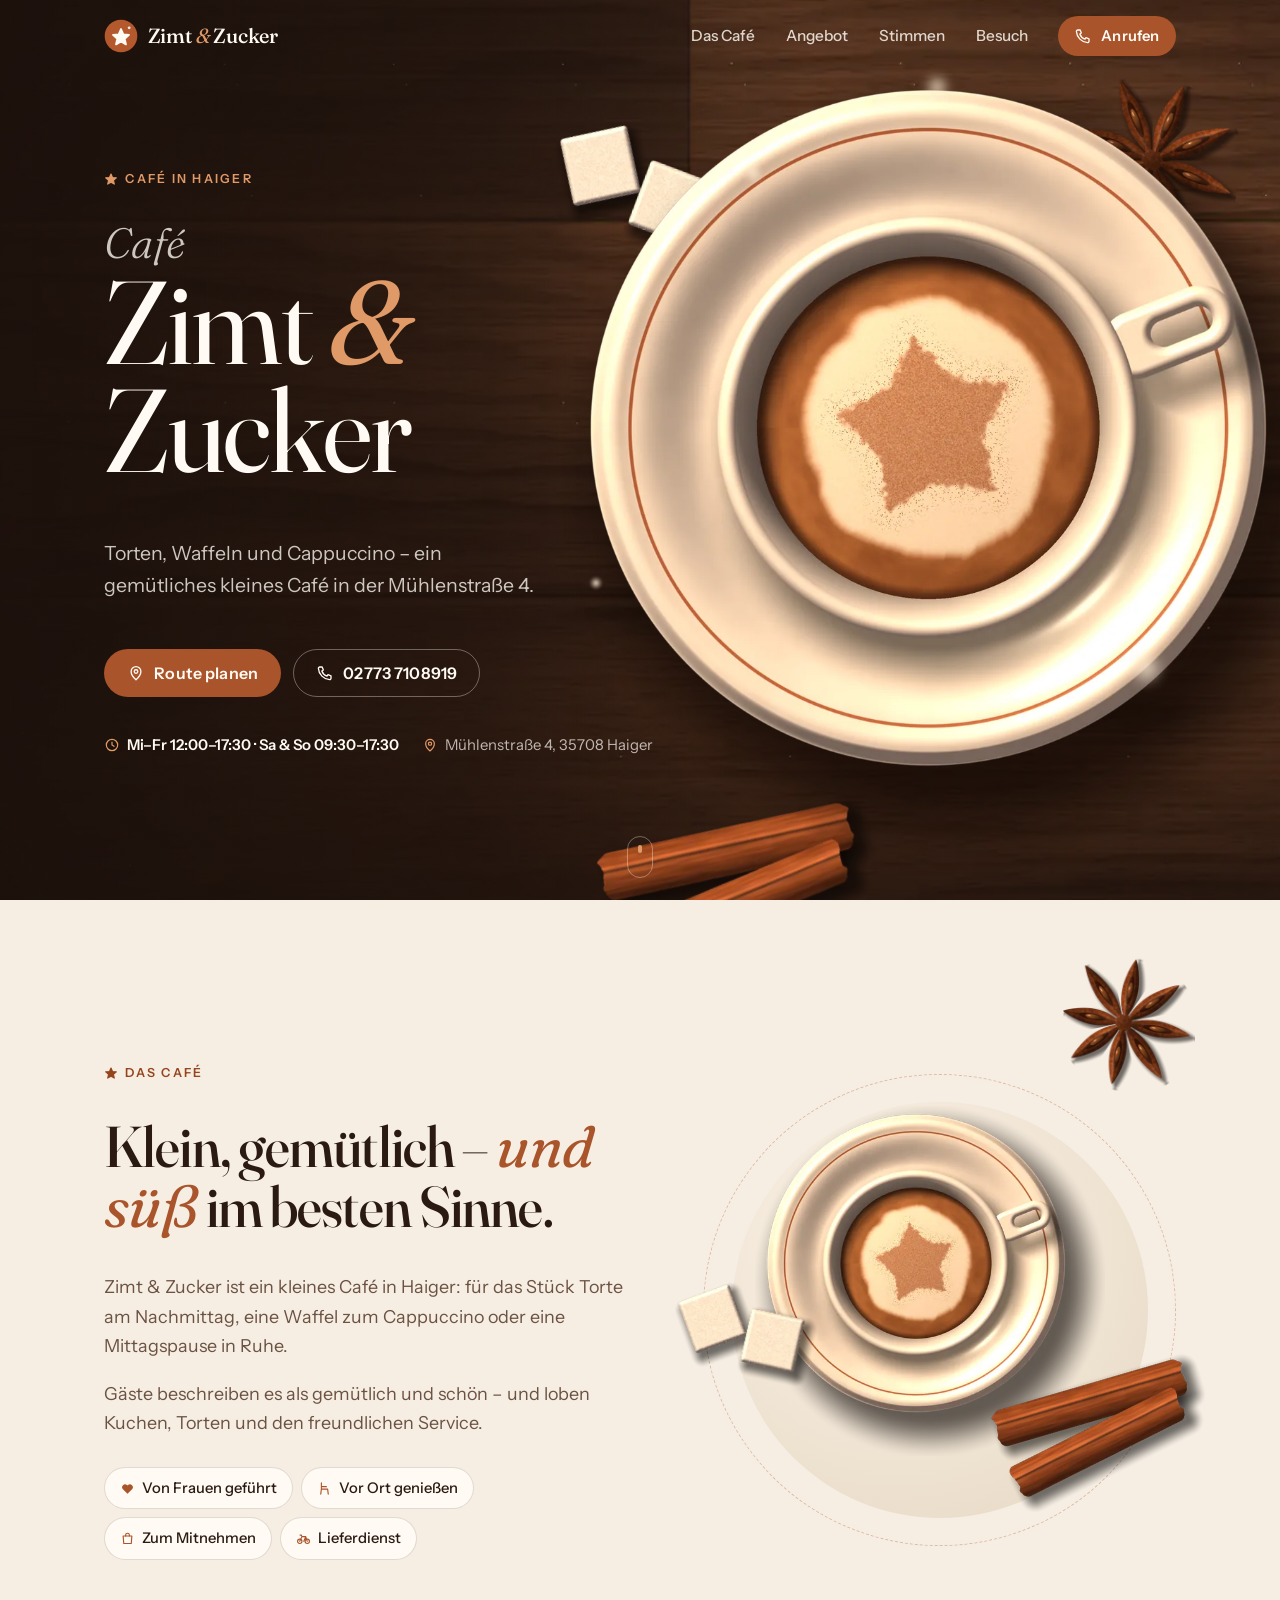
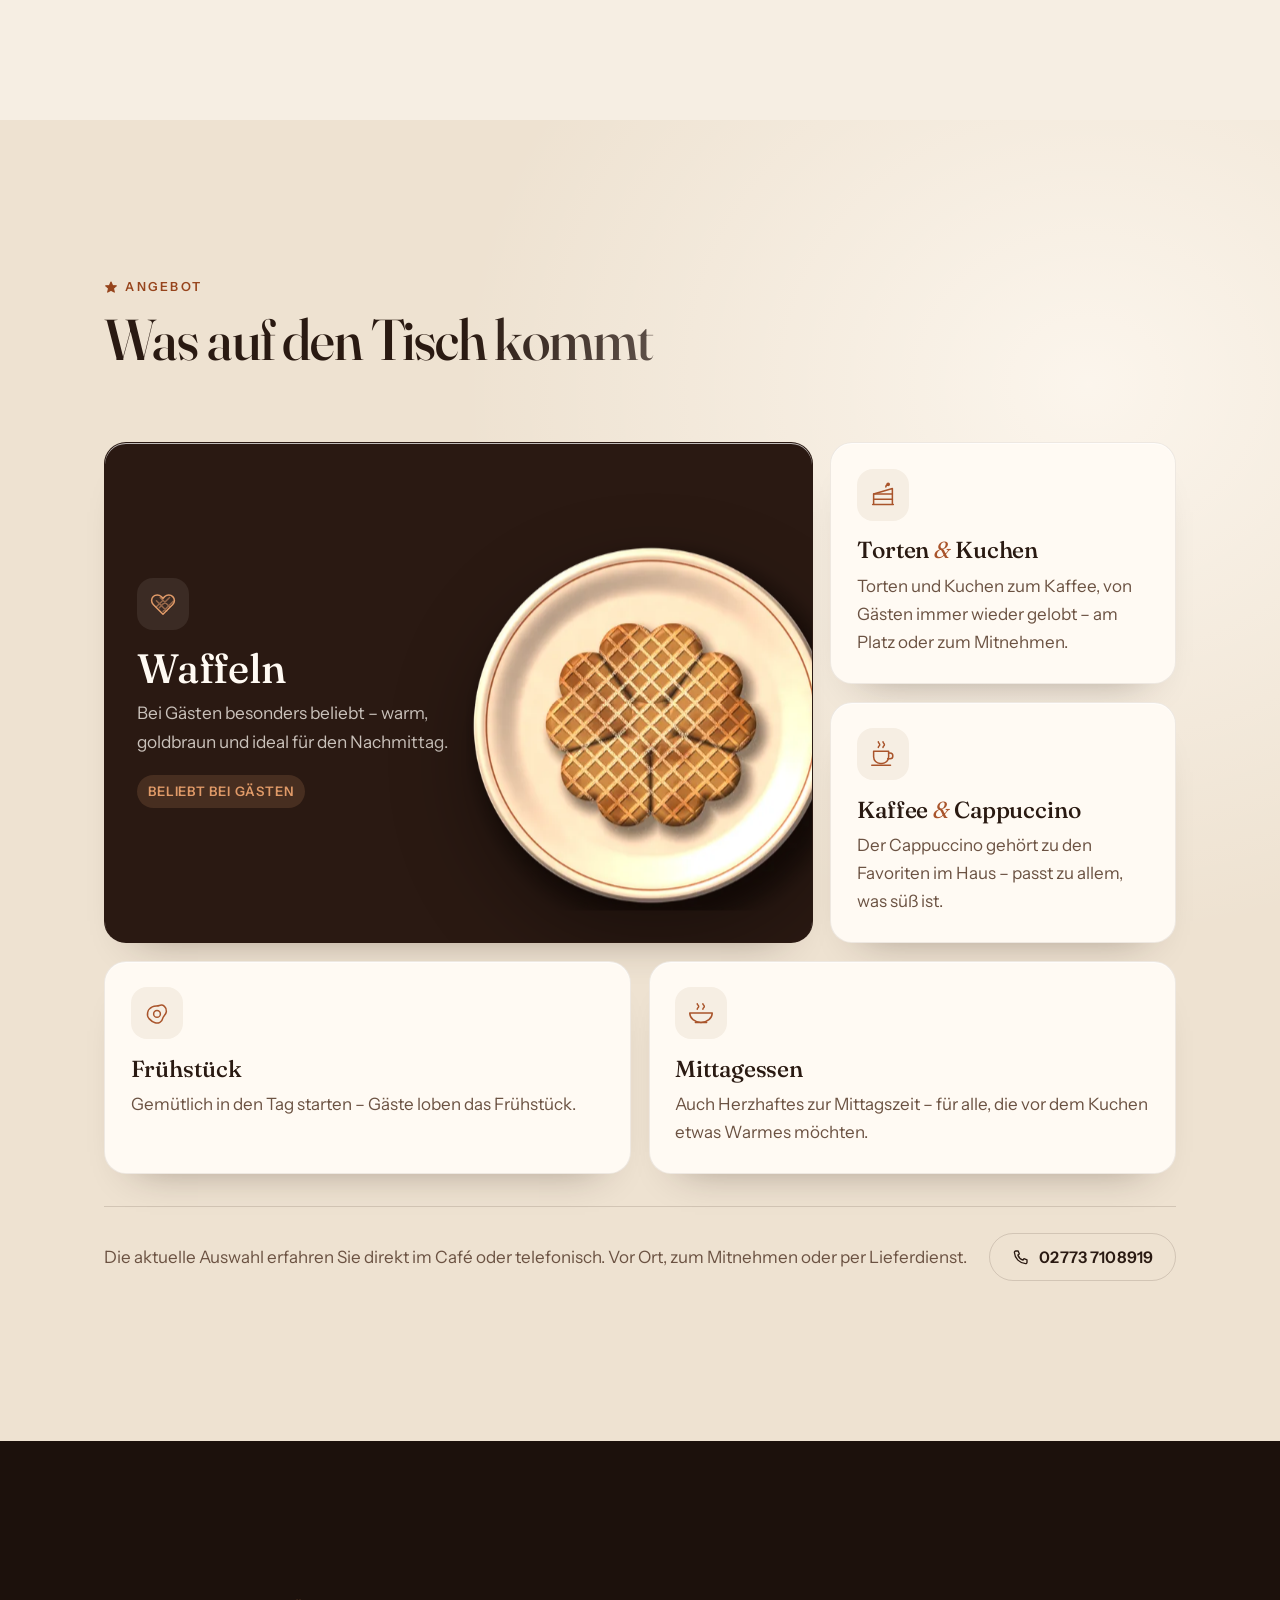
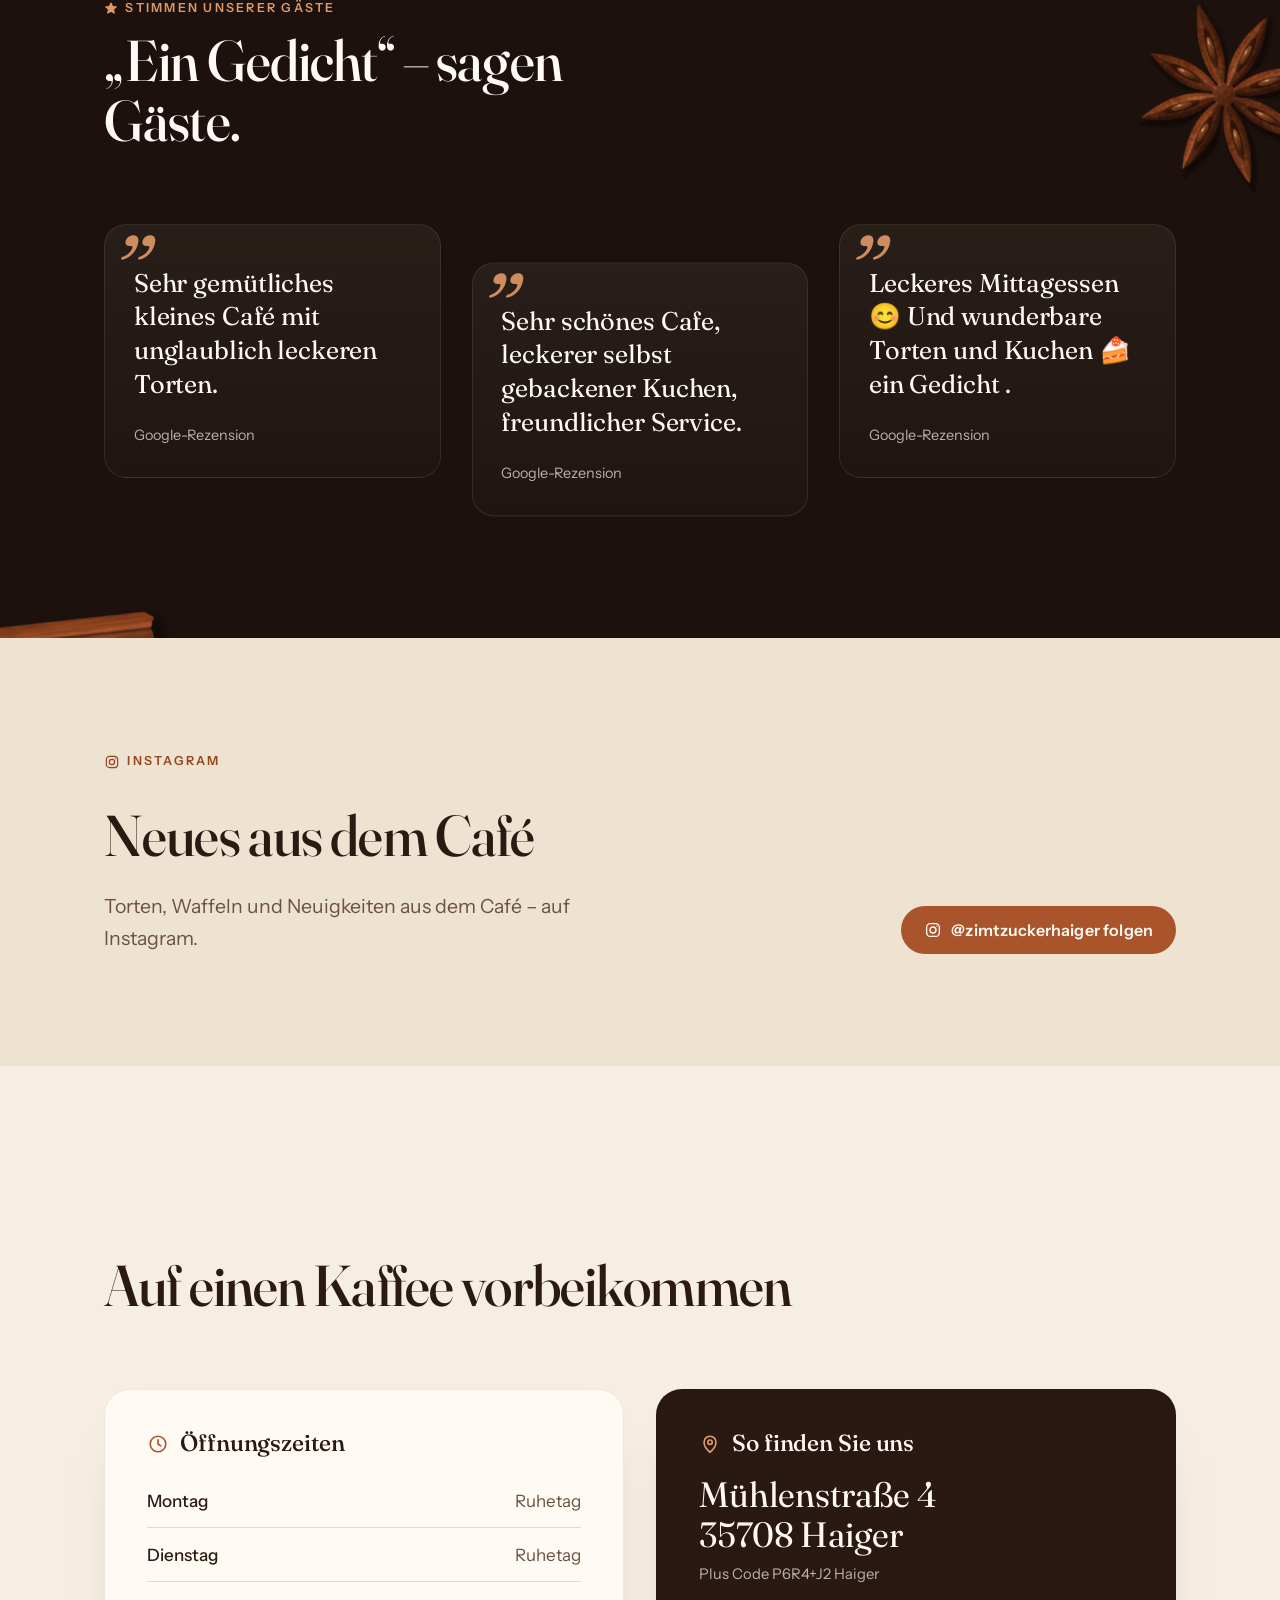
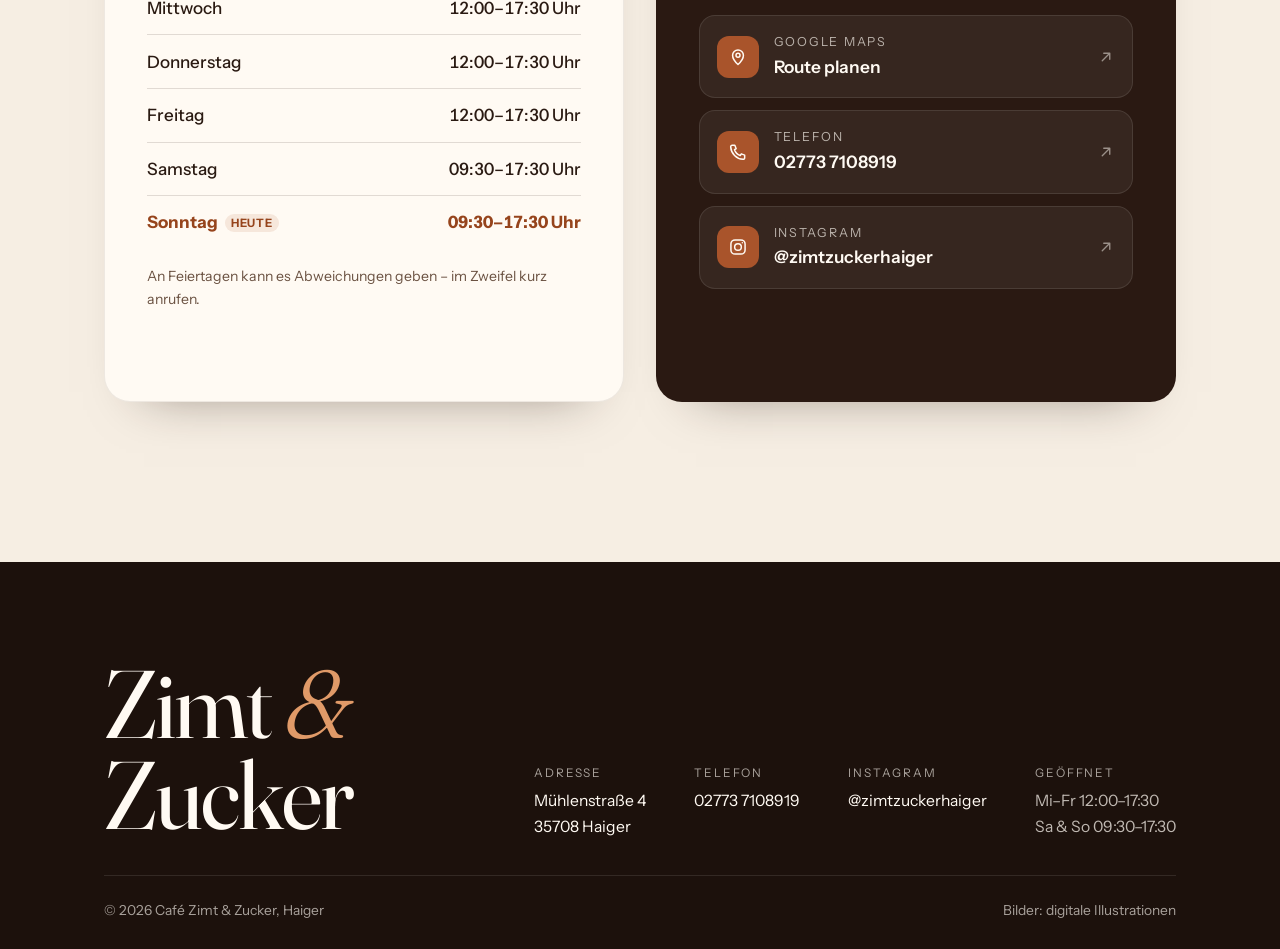
==== commit d99eef9a: "Instagram einbinden und Fotogalerie vorbereiten - Offizielles Profil @zimtzuckerhaiger in Kontaktlis" ====
--- a/index.html
+++ b/index.html
@@ -32,8 +32,8 @@
 <link rel="preload" as="image" href="assets/img/cup.webp" imagesrcset="assets/img/cup-sm.webp 563w, assets/img/cup.webp 1126w" imagesizes="(max-width: 820px) min(108vw, 560px), 62vw" fetchpriority="high">
 <link rel="preload" as="image" href="assets/img/table-1600.webp" imagesrcset="assets/img/table-960.webp 960w, assets/img/table-1600.webp 1600w, assets/img/table-2560.webp 2560w" imagesizes="108vw">
 <script>document.documentElement.classList.add('js')</script>
-<style>@font-face{font-family:"Fraunces";src:url("assets/fonts/fraunces-opsz.woff2") format("woff2");font-weight:100 900;font-style:normal;font-display:swap}@font-face{font-family:"Fraunces";src:url("assets/fonts/fraunces-italic.woff2") format("woff2");font-weight:100 900;font-style:italic;font-display:swap}@font-face{font-family:"Instrument Sans";src:url("assets/fonts/instrument-sans.woff2") format("woff2");font-weight:400 700;font-style:normal;font-display:swap}:root{--espresso:#1c110c;--bean:#2a1912;--roast:#3b241a;--cinnamon:#a9542b;--cinnamon-ink:#96441c;--cinnamon-glow:#e09a68;--cream:#f6eee3;--linen:#eee2d1;--sugar:#fffaf3;--ink:#2a1a12;--muted:#6b5242;--line:rgba(42,26,18,.14);--serif:"Fraunces",ui-serif,Georgia,serif;--sans:"Instrument Sans",ui-sans-serif,system-ui,-apple-system,"Segoe UI",sans-serif;--ease:cubic-bezier(.2,.7,.2,1);--gutter:clamp(16px,5vw,64px);--maxw:1200px;color-scheme:light}*,*::before,*::after{box-sizing:border-box}html{-webkit-text-size-adjust:100%;scroll-behavior:smooth;scroll-padding-top:80px}body{margin:0;background:var(--cream);color:var(--ink);font:400 1.0625rem/1.65 var(--sans);-webkit-font-smoothing:antialiased;overflow-x:hidden}img{display:block;max-width:100%;height:auto}a{color:inherit}:focus-visible{outline:3px solid var(--cinnamon-glow);outline-offset:3px;border-radius:6px}.sr-only{position:absolute;width:1px;height:1px;padding:0;margin:-1px;overflow:hidden;clip:rect(0,0,0,0);white-space:nowrap;border:0}.skip{position:absolute;left:12px;top:-60px;z-index:100;background:var(--sugar);color:var(--ink);padding:10px 16px;border-radius:999px;text-decoration:none;font-weight:600}.skip:focus{top:12px}.wrap{max-width:var(--maxw);margin:0 auto;padding:0 var(--gutter)}h1,h2,h3{font-family:var(--serif);font-weight:500;line-height:1.05;letter-spacing:-.015em;margin:0;font-variation-settings:"opsz" 144}h2{font-size:clamp(2.1rem,5.2vw,3.6rem)}h3{font-size:1.45rem;font-variation-settings:"opsz" 36;letter-spacing:-.005em}.amp{font-style:italic;font-weight:400;color:var(--cinnamon)}.eyebrow{display:inline-flex;align-items:center;gap:.6em;font:600 .78rem/1 var(--sans);letter-spacing:.18em;text-transform:uppercase;color:var(--cinnamon-ink)}.eyebrow svg{width:14px;height:14px;flex:none}.lede{font-size:clamp(1.08rem,1.6vw,1.22rem);color:var(--muted);max-width:38ch}.btn{--bg:var(--cinnamon);--fg:var(--sugar);display:inline-flex;align-items:center;gap:.6em;min-height:48px;padding:.8em 1.35em;border-radius:999px;background:var(--bg);color:var(--fg);text-decoration:none;font:600 1rem/1 var(--sans);letter-spacing:.01em;border:1px solid transparent;transition:transform .35s var(--ease),background-color .25s,box-shadow .35s var(--ease);will-change:transform}.btn svg{width:18px;height:18px;flex:none}.btn:hover{transform:translateY(-2px);box-shadow:0 10px 24px -12px rgba(180,89,45,.75)}.btn:active{transform:translateY(0)}.btn--ghost{--bg:transparent;--fg:var(--sugar);border-color:rgba(255,250,243,.35)}.btn--ghost:hover{--bg:rgba(255,250,243,.08);box-shadow:none}.btn--ink{--bg:var(--ink);--fg:var(--sugar)}.btn--line{--bg:transparent;--fg:var(--ink);border-color:var(--line)}.btn--line:hover{--bg:var(--sugar);box-shadow:none}.site-header{position:fixed;inset:0 0 auto;z-index:50;transition:background-color .4s,box-shadow .4s,backdrop-filter .4s}.site-header .wrap{display:flex;align-items:center;justify-content:space-between;height:72px}.site-header.is-solid{background:rgba(28,17,12,.82);backdrop-filter:blur(14px) saturate(1.2);-webkit-backdrop-filter:blur(14px) saturate(1.2);box-shadow:0 1px 0 rgba(255,250,243,.06)}.brand{display:flex;align-items:center;gap:.6rem;color:var(--sugar);text-decoration:none}.brand svg{width:34px;height:34px;transition:transform .8s var(--ease)}.brand:hover svg{transform:rotate(36deg)}.brand span{font:500 1.28rem/1 var(--serif);letter-spacing:-.01em;font-variation-settings:"opsz" 48}.brand em{font-style:italic;font-weight:400;color:var(--cinnamon-glow)}.nav{display:flex;align-items:center;gap:clamp(.8rem,2.4vw,2rem)}.nav a{color:rgba(255,250,243,.82);text-decoration:none;font-weight:500;font-size:.96rem;position:relative;padding:.4em 0}.nav a:not(.btn)::after{content:"";position:absolute;left:0;right:0;bottom:0;height:1.5px;background:var(--cinnamon-glow);transform:scaleX(0);transform-origin:left;transition:transform .4s var(--ease)}.nav a:not(.btn):hover{color:var(--sugar)}.nav a:not(.btn):hover::after{transform:scaleX(1)}.nav .btn{min-height:40px;padding:.6em 1.05em;font-size:.92rem;color:var(--fg);font-weight:600}@media (max-width:820px){.nav a:not(.btn){display:none}}.hero{position:relative;min-height:100svh;min-height:max(100svh,640px);color:var(--sugar);overflow:hidden;isolation:isolate;background:var(--espresso)}.hero__layer{position:absolute;inset:0;pointer-events:none;will-change:transform}.hero__table{inset:-8% -4%}.hero__table img{width:100%;height:100%;object-fit:cover}.hero__shade{position:absolute;inset:0;z-index:1;pointer-events:none;background:radial-gradient(120% 90% at 78% 40%,rgba(28,17,12,0) 0%,rgba(28,17,12,.35) 55%,rgba(28,17,12,.85) 100%),linear-gradient(90deg,rgba(28,17,12,.88) 0%,rgba(28,17,12,.55) 38%,rgba(28,17,12,0) 62%)}.hero__props{z-index:2}.hero__cupwrap{z-index:3}.hero__front{z-index:4}.prop{position:absolute;filter:drop-shadow(0 0 0 transparent)}.prop--cup{width:min(62vw,820px);right:-6vw;top:50%;margin-top:calc(min(62vw,820px) * -.5 + 2vh)}.prop--sticks{width:min(22vw,310px);right:min(31vw,450px);bottom:-6%;transform:rotate(-18deg)}.prop--anise{width:min(13vw,170px);right:3vw;top:9%;transform:rotate(12deg)}.prop--cubes{width:min(14vw,190px);right:min(43vw,600px);top:14%;transform:rotate(8deg)}.steam{position:absolute;width:min(40vw,520px);aspect-ratio:1;right:min(13vw,180px);top:50%;margin-top:calc(min(40vw,520px) * -.62);opacity:.9;overflow:visible}.steam g{filter:url(#blur)}.steam path{fill:none;stroke:rgba(255,246,232,.42);stroke-width:14;stroke-linecap:round;animation:rise 9s var(--ease) infinite;opacity:0;transform-box:fill-box;transform-origin:50% 100%}.steam path:nth-child(2){animation-delay:-3s;stroke-width:10}.steam path:nth-child(3){animation-delay:-6s;stroke-width:12}@keyframes rise{0%{opacity:0;transform:translate3d(0,40px,0) scaleY(.85)}25%{opacity:.75}70%{opacity:.35}100%{opacity:0;transform:translate3d(-24px,-90px,0) scaleY(1.15)}}.mote{position:absolute;border-radius:50%;background:radial-gradient(circle,rgba(255,236,210,.9) 0%,rgba(255,236,210,.25) 45%,rgba(255,236,210,0) 70%);animation:float 14s ease-in-out infinite}@keyframes float{0%,100%{translate:0 0}50%{translate:-10px -22px}}.hero__content{position:relative;z-index:5;min-height:inherit;display:flex;flex-direction:column;justify-content:center;padding-top:110px;padding-bottom:clamp(48px,9vh,96px)}.hero .eyebrow{color:var(--cinnamon-glow)}.hero h1{font-size:clamp(3.1rem,9.2vw,7.6rem);font-weight:400;line-height:.92;margin:.32em 0 .28em;max-width:9ch;font-variation-settings:"opsz" 144;text-wrap:balance}.hero h1 .cafe{display:block;font-size:.36em;font-style:italic;letter-spacing:.01em;color:rgba(255,250,243,.78);margin-bottom:.12em;font-weight:300}.hero h1 .amp{color:var(--cinnamon-glow)}.hero .lede{color:rgba(255,250,243,.78);max-width:34ch}.hero__actions{display:flex;flex-wrap:wrap;gap:.75rem;margin-top:1.8rem}.hero__meta{display:flex;flex-wrap:wrap;gap:.4rem 1.4rem;margin-top:2.2rem;font-size:.93rem;color:rgba(255,250,243,.7)}.hero__meta strong{color:var(--sugar);font-weight:600}.hero__meta div{display:flex;align-items:center;gap:.5em}.hero__meta svg{width:16px;height:16px;color:var(--cinnamon-glow)}.scroll-cue{position:absolute;z-index:5;left:50%;bottom:22px;width:26px;height:42px;margin-left:-13px;border:1.5px solid rgba(255,250,243,.35);border-radius:14px}.scroll-cue::after{content:"";position:absolute;left:50%;top:8px;width:4px;height:8px;margin-left:-2px;border-radius:2px;background:var(--cinnamon-glow);animation:cue 2.2s var(--ease) infinite}@keyframes cue{0%{opacity:0;transform:translateY(0)}30%{opacity:1}100%{opacity:0;transform:translateY(14px)}}@media (max-width:820px){.hero__content{justify-content:flex-end;padding-top:46vh}.hero__shade{background:linear-gradient(180deg,rgba(28,17,12,.15) 0%,rgba(28,17,12,.35) 34%,rgba(28,17,12,.9) 62%,rgba(28,17,12,.97) 100%)}.prop--cup{width:min(108vw,560px);right:-24vw;top:5vh;margin-top:0}.hero__shade{background:linear-gradient(180deg,rgba(28,17,12,.7) 0%,rgba(28,17,12,0) 14%,rgba(28,17,12,.3) 38%,rgba(28,17,12,.9) 62%,rgba(28,17,12,.97) 100%)}.steam{width:72vw;right:2vw;top:8vh;margin-top:0}.prop--sticks{width:42vw;right:auto;left:-10vw;top:22vh;bottom:auto}.prop--anise{width:24vw;right:auto;left:30vw;top:6vh}.prop--cubes{display:none}.scroll-cue{display:none}}section{position:relative}.section{padding:clamp(80px,13vw,160px) 0}.section__head{display:grid;gap:1rem;margin-bottom:clamp(2.5rem,6vw,4.5rem)}.section__head p{margin:0}.about{background:var(--cream);overflow:hidden}.about__grid{display:grid;grid-template-columns:1.05fr .95fr;gap:clamp(2rem,6vw,6rem);align-items:center}.about h2 em{font-style:italic;font-weight:400;color:var(--cinnamon)}.about__text p{font-size:1.12rem;color:var(--muted);max-width:44ch}.chips{display:flex;flex-wrap:wrap;gap:.5rem;margin:1.8rem 0 0;padding:0;list-style:none}.chips li{display:inline-flex;align-items:center;gap:.5em;padding:.55em 1em;border-radius:999px;background:var(--sugar);border:1px solid var(--line);font-size:.92rem;font-weight:500}.chips li svg{width:15px;height:15px;color:var(--cinnamon)}.about__art{position:relative;aspect-ratio:1;max-width:520px;justify-self:center;width:100%}.about__art .disc{position:absolute;inset:6%;border-radius:50%;background:radial-gradient(circle at 40% 35%,#fff7ec 0%,var(--linen) 60%,#e6d6c1 100%)}.about__art .ring{position:absolute;inset:0;border-radius:50%;border:1px dashed rgba(180,89,45,.35);animation:spin 80s linear infinite}@keyframes spin{to{transform:rotate(360deg)}}.about__art img{position:absolute}.about__art .a-cup{width:74%;left:11%;top:12%}.about__art .a-anise{width:28%;right:-4%;top:-2%}.about__art .a-cubes{width:30%;left:-6%;bottom:2%}.about__art .a-sticks{width:46%;right:-8%;bottom:-2%;transform:rotate(-22deg)}@media (max-width:820px){.about__grid{grid-template-columns:1fr}.about__art{max-width:400px;order:-1;margin-bottom:2rem}.about__art .a-cubes{display:none}.about__art .a-sticks{bottom:4%}}.menu{background:var(--linen)}.menu::before{content:"";position:absolute;inset:0;background:radial-gradient(70% 60% at 85% 20%,rgba(255,250,243,.8),transparent 70%);pointer-events:none}.menu__grid{display:grid;grid-template-columns:repeat(12,1fr);gap:1.1rem;position:relative}.card{grid-column:span 4;position:relative;background:var(--sugar);border-radius:22px;padding:1.6rem 1.6rem 1.7rem;border:1px solid rgba(42,26,18,.08);box-shadow:0 1px 0 rgba(255,255,255,.7) inset,0 24px 40px -32px rgba(42,26,18,.45);transition:transform .5s var(--ease),box-shadow .5s var(--ease)}.card:hover{transform:translateY(-4px);box-shadow:0 1px 0 rgba(255,255,255,.7) inset,0 30px 50px -30px rgba(42,26,18,.5)}.card .ico{width:52px;height:52px;border-radius:16px;background:var(--cream);display:grid;place-items:center;margin-bottom:1.1rem;color:var(--cinnamon)}.card .ico svg{width:30px;height:30px}.card p{margin:.55rem 0 0;color:var(--muted)}.card--half{grid-column:span 6}.card--feature{grid-column:span 8;grid-row:span 2;display:grid;grid-template-columns:1fr 1fr;align-items:center;gap:1rem;padding:2rem;background:var(--bean);color:var(--sugar);overflow:hidden}.card--feature h3{font-size:clamp(1.8rem,3.2vw,2.6rem)}.card--feature p{color:rgba(255,250,243,.75);font-size:1.08rem}.card--feature .ico{background:rgba(255,250,243,.08);color:var(--cinnamon-glow)}.card--feature .badge{display:inline-block;margin-top:1.2rem;padding:.4em .85em;border-radius:999px;background:rgba(224,154,104,.16);color:var(--cinnamon-glow);font-size:.82rem;font-weight:600;letter-spacing:.06em;text-transform:uppercase}.card--feature .waffle{width:118%;max-width:none;margin:-8% -24% -8% 0;filter:drop-shadow(0 30px 40px rgba(0,0,0,.35))}.menu__note{position:relative;display:flex;flex-wrap:wrap;align-items:center;justify-content:space-between;gap:1rem;margin-top:2rem;padding-top:1.6rem;border-top:1px solid var(--line);color:var(--muted)}.menu__note p{margin:0}@media (max-width:980px){.card{grid-column:span 6}.card--feature{grid-column:span 12;grid-row:auto}}@media (max-width:620px){.card{grid-column:span 12}.card--feature{grid-template-columns:1fr;padding:1.6rem}.card--feature .waffle{width:100%;margin:0 auto -10%;max-width:340px}}.reviews{background:var(--espresso);color:var(--sugar);overflow:hidden}.reviews .eyebrow{color:var(--cinnamon-glow)}.reviews h2{max-width:14ch}.quotes{display:grid;grid-template-columns:repeat(3,1fr);gap:clamp(1rem,2.4vw,2rem);margin:0;padding:0;list-style:none}.quote{position:relative;margin:0;padding:2.6rem 1.8rem 1.8rem;border-radius:22px;background:linear-gradient(180deg,rgba(255,250,243,.06),rgba(255,250,243,.02));border:1px solid rgba(255,250,243,.09)}.quotes li:nth-child(2) .quote{transform:translateY(clamp(0px,3vw,40px))}.quote blockquote{margin:0;font:400 clamp(1.3rem,2.1vw,1.6rem)/1.32 var(--serif);font-variation-settings:"opsz" 36;letter-spacing:-.005em}.quote::before{content:"\201E";position:absolute;top:-.62em;left:1.2rem;font:italic 400 5.5rem/1 var(--serif);color:var(--cinnamon-glow);opacity:.9}.quote figcaption{margin-top:1.4rem;display:flex;align-items:center;gap:.55em;color:rgba(255,250,243,.68);font-size:.9rem}.quote figcaption .stars{display:flex;gap:2px;color:var(--cinnamon-glow)}.quote figcaption .stars svg{width:12px;height:12px}.reviews__deco{position:absolute;pointer-events:none;opacity:.9}.reviews__deco--a{width:180px;right:-40px;top:40px;transform:rotate(18deg)}.reviews__deco--b{width:260px;left:-80px;bottom:-30px;transform:rotate(-12deg);opacity:.75}@media (max-width:900px){.quotes{grid-template-columns:1fr}.quotes li:nth-child(2) .quote{transform:none}.reviews__deco--a{width:120px}}.visit{background:var(--cream);overflow:hidden}.visit__grid{display:grid;grid-template-columns:1fr 1fr;gap:clamp(1.2rem,3vw,2rem)}.panel{background:var(--sugar);border-radius:26px;padding:clamp(1.6rem,3.4vw,2.6rem);border:1px solid rgba(42,26,18,.08);box-shadow:0 30px 50px -40px rgba(42,26,18,.5)}.panel h3{display:flex;align-items:center;gap:.5em;margin-bottom:1.2rem}.panel h3 svg{width:22px;height:22px;color:var(--cinnamon)}.hours{width:100%;border-collapse:collapse;font-variant-numeric:tabular-nums}.hours th,.hours td{padding:.72em 0;border-bottom:1px solid var(--line);text-align:left;font-weight:500}.hours td{text-align:right}.hours tr:last-child th,.hours tr:last-child td{border-bottom:0}.hours .closed td{color:var(--muted);font-weight:400}.hours tr.is-today th,.hours tr.is-today td{color:var(--cinnamon-ink);font-weight:700}.hours tr.is-today th::after{content:"heute";margin-left:.6em;padding:.15em .55em;border-radius:999px;background:rgba(180,89,45,.12);font-size:.72rem;letter-spacing:.06em;text-transform:uppercase;vertical-align:.12em}.panel small{display:block;margin-top:1rem;color:var(--muted);font-size:.88rem}.panel--dark{background:var(--bean);color:var(--sugar);position:relative;overflow:hidden;display:flex;flex-direction:column}.panel--dark h3 svg{color:var(--cinnamon-glow)}.addr{font:400 clamp(1.6rem,3vw,2.2rem)/1.15 var(--serif);font-style:normal;margin:0 0 .4rem;font-variation-settings:"opsz" 72}.addr a{text-decoration:none}.addr a:hover{color:var(--cinnamon-glow)}.pluscode{color:rgba(255,250,243,.68);font-size:.92rem;margin:0}.contact-list{list-style:none;margin:1.8rem 0 0;padding:0;display:grid;gap:.75rem}.contact-list a{display:flex;align-items:center;gap:.9rem;padding:1rem 1.1rem;border-radius:16px;background:rgba(255,250,243,.06);border:1px solid rgba(255,250,243,.1);text-decoration:none;transition:background-color .3s,transform .4s var(--ease)}.contact-list a:hover{background:rgba(255,250,243,.11);transform:translateX(4px)}.contact-list .k{display:block;font-size:.78rem;letter-spacing:.14em;text-transform:uppercase;color:rgba(255,250,243,.66)}.contact-list .v{display:block;font-weight:600;font-size:1.08rem}.contact-list .i{width:42px;height:42px;border-radius:12px;display:grid;place-items:center;background:var(--cinnamon);flex:none}.contact-list .i svg{width:20px;height:20px}.contact-list .arr{margin-left:auto;width:18px;height:18px;opacity:.5}.panel--dark{padding-bottom:clamp(5rem,9vw,7rem)}.panel--dark .deco{position:absolute;width:110px;right:-14px;bottom:-46px;opacity:.95;pointer-events:none}@media (max-width:860px){.visit__grid{grid-template-columns:1fr}}.footer{background:var(--espresso);color:rgba(255,250,243,.72);padding:clamp(56px,8vw,96px) 0 calc(28px + env(safe-area-inset-bottom));position:relative;overflow:hidden}.footer__top{display:flex;flex-wrap:wrap;justify-content:space-between;gap:2rem;align-items:flex-end;padding-bottom:2.2rem;border-bottom:1px solid rgba(255,250,243,.1)}.footer .big{font:400 clamp(2.6rem,8vw,6rem)/.95 var(--serif);color:var(--sugar);letter-spacing:-.02em;margin:0;font-variation-settings:"opsz" 144}.footer .big em{font-style:italic;color:var(--cinnamon-glow);font-weight:300}.footer__cols{display:flex;flex-wrap:wrap;gap:1.2rem 3rem;font-size:.98rem}.footer__cols a{text-decoration:none;color:var(--sugar)}.footer__cols a:hover{color:var(--cinnamon-glow)}.footer__cols p{margin:0}.footer__cols .k{display:block;font-size:.74rem;letter-spacing:.16em;text-transform:uppercase;color:rgba(255,250,243,.62);margin-bottom:.3rem}.footer__bottom{display:flex;flex-wrap:wrap;gap:.6rem 1.6rem;justify-content:space-between;padding-top:1.4rem;font-size:.86rem;color:rgba(255,250,243,.62)}.footer__bottom a{color:rgba(255,250,243,.7)}.actionbar{position:fixed;z-index:60;left:12px;right:12px;bottom:calc(12px + env(safe-area-inset-bottom));display:none;gap:8px;padding:8px;border-radius:999px;background:rgba(28,17,12,.9);backdrop-filter:blur(14px);-webkit-backdrop-filter:blur(14px);box-shadow:0 18px 40px -16px rgba(0,0,0,.6);transform:translateY(140%);transition:transform .5s var(--ease)}.actionbar.is-visible{transform:none}.actionbar a{flex:1;justify-content:center;min-height:48px}@media (max-width:820px){.actionbar{display:flex}.footer{padding-bottom:calc(96px + env(safe-area-inset-bottom))}}.js .reveal{opacity:0;transform:translate3d(0,28px,0);transition:opacity 1s var(--ease),transform 1s var(--ease)}.js .reveal.is-in{opacity:1;transform:none}.js .reveal[data-delay="1"]{transition-delay:.08s}.js .reveal[data-delay="2"]{transition-delay:.16s}.js .reveal[data-delay="3"]{transition-delay:.24s}.js .reveal[data-delay="4"]{transition-delay:.32s}.js .hero .reveal{transition-duration:1.3s}[data-depth]{will-change:translate}@media (prefers-reduced-motion:reduce){html{scroll-behavior:auto}*,*::before,*::after{animation:none!important;transition-duration:.01ms!important;transition-delay:0s!important}.js .reveal{opacity:1;transform:none}.steam path{opacity:.45}[data-depth]{translate:none!important;will-change:auto}}</style>
-<script type="application/ld+json">{"@context":"https://schema.org","@type":"CafeOrCoffeeShop","name":"Café Zimt & Zucker","url":"https://tajubusiness0807.github.io/cafe-zimt-zucker-haiger/","image":"https://tajubusiness0807.github.io/cafe-zimt-zucker-haiger/assets/img/og.jpg","telephone":"+49 2773 7108919","address":{"@type":"PostalAddress","streetAddress":"Mühlenstraße 4","postalCode":"35708","addressLocality":"Haiger","addressRegion":"Hessen","addressCountry":"DE"},"geo":{"@type":"GeoCoordinates","latitude":50.7415359,"longitude":8.2050608},"hasMap":"https://www.google.com/maps/search/?api=1&query=Caf%C3%A9%20Zimt%20%26%20Zucker%2C%20M%C3%BChlenstra%C3%9Fe%204%2C%2035708%20Haiger","servesCuisine":["Kaffee","Kuchen","Torten","Waffeln"]}</script>
+<style>@font-face{font-family:"Fraunces";src:url("assets/fonts/fraunces-opsz.woff2") format("woff2");font-weight:100 900;font-style:normal;font-display:swap}@font-face{font-family:"Fraunces";src:url("assets/fonts/fraunces-italic.woff2") format("woff2");font-weight:100 900;font-style:italic;font-display:swap}@font-face{font-family:"Instrument Sans";src:url("assets/fonts/instrument-sans.woff2") format("woff2");font-weight:400 700;font-style:normal;font-display:swap}:root{--espresso:#1c110c;--bean:#2a1912;--roast:#3b241a;--cinnamon:#a9542b;--cinnamon-ink:#96441c;--cinnamon-glow:#e09a68;--cream:#f6eee3;--linen:#eee2d1;--sugar:#fffaf3;--ink:#2a1a12;--muted:#6b5242;--line:rgba(42,26,18,.14);--serif:"Fraunces",ui-serif,Georgia,serif;--sans:"Instrument Sans",ui-sans-serif,system-ui,-apple-system,"Segoe UI",sans-serif;--ease:cubic-bezier(.2,.7,.2,1);--gutter:clamp(16px,5vw,64px);--maxw:1200px;color-scheme:light}*,*::before,*::after{box-sizing:border-box}html{-webkit-text-size-adjust:100%;scroll-behavior:smooth;scroll-padding-top:80px}body{margin:0;background:var(--cream);color:var(--ink);font:400 1.0625rem/1.65 var(--sans);-webkit-font-smoothing:antialiased;overflow-x:hidden}img{display:block;max-width:100%;height:auto}a{color:inherit}:focus-visible{outline:3px solid var(--cinnamon-glow);outline-offset:3px;border-radius:6px}.sr-only{position:absolute;width:1px;height:1px;padding:0;margin:-1px;overflow:hidden;clip:rect(0,0,0,0);white-space:nowrap;border:0}.skip{position:absolute;left:12px;top:-60px;z-index:100;background:var(--sugar);color:var(--ink);padding:10px 16px;border-radius:999px;text-decoration:none;font-weight:600}.skip:focus{top:12px}.wrap{max-width:var(--maxw);margin:0 auto;padding:0 var(--gutter)}h1,h2,h3{font-family:var(--serif);font-weight:500;line-height:1.05;letter-spacing:-.015em;margin:0;font-variation-settings:"opsz" 144}h2{font-size:clamp(2.1rem,5.2vw,3.6rem)}h3{font-size:1.45rem;font-variation-settings:"opsz" 36;letter-spacing:-.005em}.amp{font-style:italic;font-weight:400;color:var(--cinnamon)}.eyebrow{display:inline-flex;align-items:center;gap:.6em;font:600 .78rem/1 var(--sans);letter-spacing:.18em;text-transform:uppercase;color:var(--cinnamon-ink)}.eyebrow svg{width:14px;height:14px;flex:none}.lede{font-size:clamp(1.08rem,1.6vw,1.22rem);color:var(--muted);max-width:38ch}.btn{--bg:var(--cinnamon);--fg:var(--sugar);display:inline-flex;align-items:center;gap:.6em;min-height:48px;padding:.8em 1.35em;border-radius:999px;background:var(--bg);color:var(--fg);text-decoration:none;font:600 1rem/1 var(--sans);letter-spacing:.01em;border:1px solid transparent;transition:transform .35s var(--ease),background-color .25s,box-shadow .35s var(--ease);will-change:transform}.btn svg{width:18px;height:18px;flex:none}.btn:hover{transform:translateY(-2px);box-shadow:0 10px 24px -12px rgba(180,89,45,.75)}.btn:active{transform:translateY(0)}.btn--ghost{--bg:transparent;--fg:var(--sugar);border-color:rgba(255,250,243,.35)}.btn--ghost:hover{--bg:rgba(255,250,243,.08);box-shadow:none}.btn--ink{--bg:var(--ink);--fg:var(--sugar)}.btn--line{--bg:transparent;--fg:var(--ink);border-color:var(--line)}.btn--line:hover{--bg:var(--sugar);box-shadow:none}.site-header{position:fixed;inset:0 0 auto;z-index:50;transition:background-color .4s,box-shadow .4s,backdrop-filter .4s}.site-header .wrap{display:flex;align-items:center;justify-content:space-between;height:72px}.site-header.is-solid{background:rgba(28,17,12,.82);backdrop-filter:blur(14px) saturate(1.2);-webkit-backdrop-filter:blur(14px) saturate(1.2);box-shadow:0 1px 0 rgba(255,250,243,.06)}.brand{display:flex;align-items:center;gap:.6rem;color:var(--sugar);text-decoration:none}.brand svg{width:34px;height:34px;transition:transform .8s var(--ease)}.brand:hover svg{transform:rotate(36deg)}.brand span{font:500 1.28rem/1 var(--serif);letter-spacing:-.01em;font-variation-settings:"opsz" 48}.brand em{font-style:italic;font-weight:400;color:var(--cinnamon-glow)}.nav{display:flex;align-items:center;gap:clamp(.8rem,2.4vw,2rem)}.nav a{color:rgba(255,250,243,.82);text-decoration:none;font-weight:500;font-size:.96rem;position:relative;padding:.4em 0}.nav a:not(.btn)::after{content:"";position:absolute;left:0;right:0;bottom:0;height:1.5px;background:var(--cinnamon-glow);transform:scaleX(0);transform-origin:left;transition:transform .4s var(--ease)}.nav a:not(.btn):hover{color:var(--sugar)}.nav a:not(.btn):hover::after{transform:scaleX(1)}.nav .btn{min-height:40px;padding:.6em 1.05em;font-size:.92rem;color:var(--fg);font-weight:600}@media (max-width:820px){.nav a:not(.btn){display:none}}.hero{position:relative;min-height:100svh;min-height:max(100svh,640px);color:var(--sugar);overflow:hidden;isolation:isolate;background:var(--espresso)}.hero__layer{position:absolute;inset:0;pointer-events:none;will-change:transform}.hero__table{inset:-8% -4%}.hero__table img{width:100%;height:100%;object-fit:cover}.hero__shade{position:absolute;inset:0;z-index:1;pointer-events:none;background:radial-gradient(120% 90% at 78% 40%,rgba(28,17,12,0) 0%,rgba(28,17,12,.35) 55%,rgba(28,17,12,.85) 100%),linear-gradient(90deg,rgba(28,17,12,.88) 0%,rgba(28,17,12,.55) 38%,rgba(28,17,12,0) 62%)}.hero__props{z-index:2}.hero__cupwrap{z-index:3}.hero__front{z-index:4}.prop{position:absolute;filter:drop-shadow(0 0 0 transparent)}.prop--cup{width:min(62vw,820px);right:-6vw;top:50%;margin-top:calc(min(62vw,820px) * -.5 + 2vh)}.prop--sticks{width:min(22vw,310px);right:min(31vw,450px);bottom:-6%;transform:rotate(-18deg)}.prop--anise{width:min(13vw,170px);right:3vw;top:9%;transform:rotate(12deg)}.prop--cubes{width:min(14vw,190px);right:min(43vw,600px);top:14%;transform:rotate(8deg)}.steam{position:absolute;width:min(40vw,520px);aspect-ratio:1;right:min(13vw,180px);top:50%;margin-top:calc(min(40vw,520px) * -.62);opacity:.9;overflow:visible}.steam g{filter:url(#blur)}.steam path{fill:none;stroke:rgba(255,246,232,.42);stroke-width:14;stroke-linecap:round;animation:rise 9s var(--ease) infinite;opacity:0;transform-box:fill-box;transform-origin:50% 100%}.steam path:nth-child(2){animation-delay:-3s;stroke-width:10}.steam path:nth-child(3){animation-delay:-6s;stroke-width:12}@keyframes rise{0%{opacity:0;transform:translate3d(0,40px,0) scaleY(.85)}25%{opacity:.75}70%{opacity:.35}100%{opacity:0;transform:translate3d(-24px,-90px,0) scaleY(1.15)}}.mote{position:absolute;border-radius:50%;background:radial-gradient(circle,rgba(255,236,210,.9) 0%,rgba(255,236,210,.25) 45%,rgba(255,236,210,0) 70%);animation:float 14s ease-in-out infinite}@keyframes float{0%,100%{translate:0 0}50%{translate:-10px -22px}}.hero__content{position:relative;z-index:5;min-height:inherit;display:flex;flex-direction:column;justify-content:center;padding-top:110px;padding-bottom:clamp(48px,9vh,96px)}.hero .eyebrow{color:var(--cinnamon-glow)}.hero h1{font-size:clamp(3.1rem,9.2vw,7.6rem);font-weight:400;line-height:.92;margin:.32em 0 .28em;max-width:9ch;font-variation-settings:"opsz" 144;text-wrap:balance}.hero h1 .cafe{display:block;font-size:.36em;font-style:italic;letter-spacing:.01em;color:rgba(255,250,243,.78);margin-bottom:.12em;font-weight:300}.hero h1 .amp{color:var(--cinnamon-glow)}.hero .lede{color:rgba(255,250,243,.78);max-width:34ch}.hero__actions{display:flex;flex-wrap:wrap;gap:.75rem;margin-top:1.8rem}.hero__meta{display:flex;flex-wrap:wrap;gap:.4rem 1.4rem;margin-top:2.2rem;font-size:.93rem;color:rgba(255,250,243,.7)}.hero__meta strong{color:var(--sugar);font-weight:600}.hero__meta div{display:flex;align-items:center;gap:.5em}.hero__meta svg{width:16px;height:16px;color:var(--cinnamon-glow)}.scroll-cue{position:absolute;z-index:5;left:50%;bottom:22px;width:26px;height:42px;margin-left:-13px;border:1.5px solid rgba(255,250,243,.35);border-radius:14px}.scroll-cue::after{content:"";position:absolute;left:50%;top:8px;width:4px;height:8px;margin-left:-2px;border-radius:2px;background:var(--cinnamon-glow);animation:cue 2.2s var(--ease) infinite}@keyframes cue{0%{opacity:0;transform:translateY(0)}30%{opacity:1}100%{opacity:0;transform:translateY(14px)}}@media (max-width:820px){.hero__content{justify-content:flex-end;padding-top:46vh}.hero__shade{background:linear-gradient(180deg,rgba(28,17,12,.15) 0%,rgba(28,17,12,.35) 34%,rgba(28,17,12,.9) 62%,rgba(28,17,12,.97) 100%)}.prop--cup{width:min(108vw,560px);right:-24vw;top:5vh;margin-top:0}.hero__shade{background:linear-gradient(180deg,rgba(28,17,12,.7) 0%,rgba(28,17,12,0) 14%,rgba(28,17,12,.3) 38%,rgba(28,17,12,.9) 62%,rgba(28,17,12,.97) 100%)}.steam{width:72vw;right:2vw;top:8vh;margin-top:0}.prop--sticks{width:42vw;right:auto;left:-10vw;top:22vh;bottom:auto}.prop--anise{width:24vw;right:auto;left:30vw;top:6vh}.prop--cubes{display:none}.scroll-cue{display:none}}section{position:relative}.section{padding:clamp(80px,13vw,160px) 0}.section__head{display:grid;gap:1rem;margin-bottom:clamp(2.5rem,6vw,4.5rem)}.section__head p{margin:0}.about{background:var(--cream);overflow:hidden}.about__grid{display:grid;grid-template-columns:1.05fr .95fr;gap:clamp(2rem,6vw,6rem);align-items:center}.about h2 em{font-style:italic;font-weight:400;color:var(--cinnamon)}.about__text p{font-size:1.12rem;color:var(--muted);max-width:44ch}.chips{display:flex;flex-wrap:wrap;gap:.5rem;margin:1.8rem 0 0;padding:0;list-style:none}.chips li{display:inline-flex;align-items:center;gap:.5em;padding:.55em 1em;border-radius:999px;background:var(--sugar);border:1px solid var(--line);font-size:.92rem;font-weight:500}.chips li svg{width:15px;height:15px;color:var(--cinnamon)}.about__art{position:relative;aspect-ratio:1;max-width:520px;justify-self:center;width:100%}.about__art .disc{position:absolute;inset:6%;border-radius:50%;background:radial-gradient(circle at 40% 35%,#fff7ec 0%,var(--linen) 60%,#e6d6c1 100%)}.about__art .ring{position:absolute;inset:0;border-radius:50%;border:1px dashed rgba(180,89,45,.35);animation:spin 80s linear infinite}@keyframes spin{to{transform:rotate(360deg)}}.about__art img{position:absolute}.about__art .a-cup{width:74%;left:11%;top:12%}.about__art .a-anise{width:28%;right:-4%;top:-2%}.about__art .a-cubes{width:30%;left:-6%;bottom:2%}.about__art .a-sticks{width:46%;right:-8%;bottom:-2%;transform:rotate(-22deg)}@media (max-width:820px){.about__grid{grid-template-columns:1fr}.about__art{max-width:400px;order:-1;margin-bottom:2rem}.about__art .a-cubes{display:none}.about__art .a-sticks{bottom:4%}}.menu{background:var(--linen)}.menu::before{content:"";position:absolute;inset:0;background:radial-gradient(70% 60% at 85% 20%,rgba(255,250,243,.8),transparent 70%);pointer-events:none}.menu__grid{display:grid;grid-template-columns:repeat(12,1fr);gap:1.1rem;position:relative}.card{grid-column:span 4;position:relative;background:var(--sugar);border-radius:22px;padding:1.6rem 1.6rem 1.7rem;border:1px solid rgba(42,26,18,.08);box-shadow:0 1px 0 rgba(255,255,255,.7) inset,0 24px 40px -32px rgba(42,26,18,.45);transition:transform .5s var(--ease),box-shadow .5s var(--ease)}.card:hover{transform:translateY(-4px);box-shadow:0 1px 0 rgba(255,255,255,.7) inset,0 30px 50px -30px rgba(42,26,18,.5)}.card .ico{width:52px;height:52px;border-radius:16px;background:var(--cream);display:grid;place-items:center;margin-bottom:1.1rem;color:var(--cinnamon)}.card .ico svg{width:30px;height:30px}.card p{margin:.55rem 0 0;color:var(--muted)}.card--half{grid-column:span 6}.card--feature{grid-column:span 8;grid-row:span 2;display:grid;grid-template-columns:1fr 1fr;align-items:center;gap:1rem;padding:2rem;background:var(--bean);color:var(--sugar);overflow:hidden}.card--feature h3{font-size:clamp(1.8rem,3.2vw,2.6rem)}.card--feature p{color:rgba(255,250,243,.75);font-size:1.08rem}.card--feature .ico{background:rgba(255,250,243,.08);color:var(--cinnamon-glow)}.card--feature .badge{display:inline-block;margin-top:1.2rem;padding:.4em .85em;border-radius:999px;background:rgba(224,154,104,.16);color:var(--cinnamon-glow);font-size:.82rem;font-weight:600;letter-spacing:.06em;text-transform:uppercase}.card--feature .waffle{width:118%;max-width:none;margin:-8% -24% -8% 0;filter:drop-shadow(0 30px 40px rgba(0,0,0,.35))}.menu__note{position:relative;display:flex;flex-wrap:wrap;align-items:center;justify-content:space-between;gap:1rem;margin-top:2rem;padding-top:1.6rem;border-top:1px solid var(--line);color:var(--muted)}.menu__note p{margin:0}@media (max-width:980px){.card{grid-column:span 6}.card--feature{grid-column:span 12;grid-row:auto}}@media (max-width:620px){.card{grid-column:span 12}.card--feature{grid-template-columns:1fr;padding:1.6rem}.card--feature .waffle{width:100%;margin:0 auto -10%;max-width:340px}}.reviews{background:var(--espresso);color:var(--sugar);overflow:hidden}.reviews .eyebrow{color:var(--cinnamon-glow)}.reviews h2{max-width:14ch}.quotes{display:grid;grid-template-columns:repeat(3,1fr);gap:clamp(1rem,2.4vw,2rem);margin:0;padding:0;list-style:none}.quote{position:relative;margin:0;padding:2.6rem 1.8rem 1.8rem;border-radius:22px;background:linear-gradient(180deg,rgba(255,250,243,.06),rgba(255,250,243,.02));border:1px solid rgba(255,250,243,.09)}.quotes li:nth-child(2) .quote{transform:translateY(clamp(0px,3vw,40px))}.quote blockquote{margin:0;font:400 clamp(1.3rem,2.1vw,1.6rem)/1.32 var(--serif);font-variation-settings:"opsz" 36;letter-spacing:-.005em}.quote::before{content:"\201E";position:absolute;top:-.62em;left:1.2rem;font:italic 400 5.5rem/1 var(--serif);color:var(--cinnamon-glow);opacity:.9}.quote figcaption{margin-top:1.4rem;display:flex;align-items:center;gap:.55em;color:rgba(255,250,243,.68);font-size:.9rem}.quote figcaption .stars{display:flex;gap:2px;color:var(--cinnamon-glow)}.quote figcaption .stars svg{width:12px;height:12px}.reviews__deco{position:absolute;pointer-events:none;opacity:.9}.reviews__deco--a{width:180px;right:-40px;top:40px;transform:rotate(18deg)}.reviews__deco--b{width:260px;left:-80px;bottom:-30px;transform:rotate(-12deg);opacity:.75}@media (max-width:900px){.quotes{grid-template-columns:1fr}.quotes li:nth-child(2) .quote{transform:none}.reviews__deco--a{width:120px}}.insta{background:var(--linen);overflow:hidden}.insta--band{padding:clamp(64px,9vw,112px) 0}.insta__head{display:flex;flex-wrap:wrap;align-items:flex-end;justify-content:space-between;gap:1.6rem 3rem}.insta__head h2{margin:.5em 0 .4em}.insta__head .lede{margin:0}.insta .eyebrow svg{width:16px;height:16px}.gallery{list-style:none;margin:clamp(2rem,5vw,3.5rem) 0 0;padding:0;columns:4 220px;column-gap:1rem}.gallery li{break-inside:avoid;margin-bottom:1rem}.gallery a{display:block;border-radius:18px;overflow:hidden;background:var(--cream);box-shadow:0 24px 40px -30px rgba(42,26,18,.55)}.gallery img{width:100%;height:auto;transition:transform .9s var(--ease)}.gallery a:hover img{transform:scale(1.04)}@media (max-width:620px){.gallery{columns:2;column-gap:.6rem}.gallery li{margin-bottom:.6rem}.gallery a{border-radius:12px}}.visit{background:var(--cream);overflow:hidden}.visit__grid{display:grid;grid-template-columns:1fr 1fr;gap:clamp(1.2rem,3vw,2rem)}.panel{background:var(--sugar);border-radius:26px;padding:clamp(1.6rem,3.4vw,2.6rem);border:1px solid rgba(42,26,18,.08);box-shadow:0 30px 50px -40px rgba(42,26,18,.5)}.panel h3{display:flex;align-items:center;gap:.5em;margin-bottom:1.2rem}.panel h3 svg{width:22px;height:22px;color:var(--cinnamon)}.hours{width:100%;border-collapse:collapse;font-variant-numeric:tabular-nums}.hours th,.hours td{padding:.72em 0;border-bottom:1px solid var(--line);text-align:left;font-weight:500}.hours td{text-align:right}.hours tr:last-child th,.hours tr:last-child td{border-bottom:0}.hours .closed td{color:var(--muted);font-weight:400}.hours tr.is-today th,.hours tr.is-today td{color:var(--cinnamon-ink);font-weight:700}.hours tr.is-today th::after{content:"heute";margin-left:.6em;padding:.15em .55em;border-radius:999px;background:rgba(180,89,45,.12);font-size:.72rem;letter-spacing:.06em;text-transform:uppercase;vertical-align:.12em}.panel small{display:block;margin-top:1rem;color:var(--muted);font-size:.88rem}.panel--dark{background:var(--bean);color:var(--sugar);position:relative;overflow:hidden;display:flex;flex-direction:column}.panel--dark h3 svg{color:var(--cinnamon-glow)}.addr{font:400 clamp(1.6rem,3vw,2.2rem)/1.15 var(--serif);font-style:normal;margin:0 0 .4rem;font-variation-settings:"opsz" 72}.addr a{text-decoration:none}.addr a:hover{color:var(--cinnamon-glow)}.pluscode{color:rgba(255,250,243,.68);font-size:.92rem;margin:0}.contact-list{list-style:none;margin:1.8rem 0 0;padding:0;display:grid;gap:.75rem}.contact-list a{display:flex;align-items:center;gap:.9rem;padding:1rem 1.1rem;border-radius:16px;background:rgba(255,250,243,.06);border:1px solid rgba(255,250,243,.1);text-decoration:none;transition:background-color .3s,transform .4s var(--ease)}.contact-list a:hover{background:rgba(255,250,243,.11);transform:translateX(4px)}.contact-list .k{display:block;font-size:.78rem;letter-spacing:.14em;text-transform:uppercase;color:rgba(255,250,243,.66)}.contact-list .v{display:block;font-weight:600;font-size:1.08rem}.contact-list .i{width:42px;height:42px;border-radius:12px;display:grid;place-items:center;background:var(--cinnamon);flex:none}.contact-list .i svg{width:20px;height:20px}.contact-list .arr{margin-left:auto;width:18px;height:18px;opacity:.5}.panel--dark{padding-bottom:clamp(5rem,9vw,7rem)}.panel--dark .deco{position:absolute;width:110px;right:-14px;bottom:-46px;opacity:.95;pointer-events:none}@media (max-width:860px){.visit__grid{grid-template-columns:1fr}}.footer{background:var(--espresso);color:rgba(255,250,243,.72);padding:clamp(56px,8vw,96px) 0 calc(28px + env(safe-area-inset-bottom));position:relative;overflow:hidden}.footer__top{display:flex;flex-wrap:wrap;justify-content:space-between;gap:2rem;align-items:flex-end;padding-bottom:2.2rem;border-bottom:1px solid rgba(255,250,243,.1)}.footer .big{font:400 clamp(2.6rem,8vw,6rem)/.95 var(--serif);color:var(--sugar);letter-spacing:-.02em;margin:0;font-variation-settings:"opsz" 144}.footer .big em{font-style:italic;color:var(--cinnamon-glow);font-weight:300}.footer__cols{display:flex;flex-wrap:wrap;gap:1.2rem 3rem;font-size:.98rem}.footer__cols a{text-decoration:none;color:var(--sugar)}.footer__cols a:hover{color:var(--cinnamon-glow)}.footer__cols p{margin:0}.footer__cols .k{display:block;font-size:.74rem;letter-spacing:.16em;text-transform:uppercase;color:rgba(255,250,243,.62);margin-bottom:.3rem}.footer__bottom{display:flex;flex-wrap:wrap;gap:.6rem 1.6rem;justify-content:space-between;padding-top:1.4rem;font-size:.86rem;color:rgba(255,250,243,.62)}.footer__bottom a{color:rgba(255,250,243,.7)}.actionbar{position:fixed;z-index:60;left:12px;right:12px;bottom:calc(12px + env(safe-area-inset-bottom));display:none;gap:8px;padding:8px;border-radius:999px;background:rgba(28,17,12,.9);backdrop-filter:blur(14px);-webkit-backdrop-filter:blur(14px);box-shadow:0 18px 40px -16px rgba(0,0,0,.6);transform:translateY(140%);transition:transform .5s var(--ease)}.actionbar.is-visible{transform:none}.actionbar a{flex:1;justify-content:center;min-height:48px}@media (max-width:820px){.actionbar{display:flex}.footer{padding-bottom:calc(96px + env(safe-area-inset-bottom))}}.js .reveal{opacity:0;transform:translate3d(0,28px,0);transition:opacity 1s var(--ease),transform 1s var(--ease)}.js .reveal.is-in{opacity:1;transform:none}.js .reveal[data-delay="1"]{transition-delay:.08s}.js .reveal[data-delay="2"]{transition-delay:.16s}.js .reveal[data-delay="3"]{transition-delay:.24s}.js .reveal[data-delay="4"]{transition-delay:.32s}.js .hero .reveal{transition-duration:1.3s}[data-depth]{will-change:translate}@media (prefers-reduced-motion:reduce){html{scroll-behavior:auto}*,*::before,*::after{animation:none!important;transition-duration:.01ms!important;transition-delay:0s!important}.js .reveal{opacity:1;transform:none}.steam path{opacity:.45}[data-depth]{translate:none!important;will-change:auto}}</style>
+<script type="application/ld+json">{"@context":"https://schema.org","@type":"CafeOrCoffeeShop","name":"Café Zimt & Zucker","url":"https://tajubusiness0807.github.io/cafe-zimt-zucker-haiger/","image":"https://tajubusiness0807.github.io/cafe-zimt-zucker-haiger/assets/img/og.jpg","telephone":"+49 2773 7108919","address":{"@type":"PostalAddress","streetAddress":"Mühlenstraße 4","postalCode":"35708","addressLocality":"Haiger","addressRegion":"Hessen","addressCountry":"DE"},"geo":{"@type":"GeoCoordinates","latitude":50.7415359,"longitude":8.2050608},"hasMap":"https://www.google.com/maps/search/?api=1&query=Caf%C3%A9%20Zimt%20%26%20Zucker%2C%20M%C3%BChlenstra%C3%9Fe%204%2C%2035708%20Haiger","sameAs":["https://www.instagram.com/zimtzuckerhaiger/"],"servesCuisine":["Kaffee","Kuchen","Torten","Waffeln"]}</script>
 </head>
 <body>
 <a class="skip" href="#inhalt">Zum Inhalt springen</a>
@@ -183,6 +183,19 @@
     </div>
   </section>
 
+  <section class="section insta insta--band" id="eindruecke" aria-labelledby="insta-title">
+    <div class="wrap">
+      <div class="insta__head">
+        <div>
+          <span class="eyebrow reveal"><svg viewBox="0 0 24 24" fill="none" stroke="currentColor" stroke-width="1.8" stroke-linecap="round" stroke-linejoin="round" aria-hidden="true"><rect x="3.5" y="3.5" width="17" height="17" rx="5"/><circle cx="12" cy="12" r="4"/><circle cx="17.2" cy="6.8" r=".9" fill="currentColor" stroke="none"/></svg>Instagram</span>
+          <h2 id="insta-title" class="reveal" data-delay="1">Neues aus dem Café</h2>
+          <p class="lede reveal" data-delay="2">Torten, Waffeln und Neuigkeiten aus dem Café – auf Instagram.</p>
+        </div>
+        <div class="reveal" data-delay="3"><a class="btn" href="https://www.instagram.com/zimtzuckerhaiger/" target="_blank" rel="noopener"><svg viewBox="0 0 24 24" fill="none" stroke="currentColor" stroke-width="1.8" stroke-linecap="round" stroke-linejoin="round" aria-hidden="true"><rect x="3.5" y="3.5" width="17" height="17" rx="5"/><circle cx="12" cy="12" r="4"/><circle cx="17.2" cy="6.8" r=".9" fill="currentColor" stroke="none"/></svg><span>@zimtzuckerhaiger folgen</span></a></div>
+      </div>
+    </div>
+  </section>
+
   <section class="section visit" id="besuch" aria-labelledby="besuch-title">
     <div class="wrap">
       <div class="section__head">
@@ -202,6 +215,7 @@
           <ul class="contact-list">
             <li><a href="https://www.google.com/maps/dir/?api=1&destination=Caf%C3%A9%20Zimt%20%26%20Zucker%2C%20M%C3%BChlenstra%C3%9Fe%204%2C%2035708%20Haiger" target="_blank" rel="noopener"><span class="i"><svg viewBox="0 0 24 24" fill="none" stroke="currentColor" stroke-width="1.8" stroke-linecap="round" stroke-linejoin="round" aria-hidden="true"><path d="M12 21s-6.5-5.6-6.5-11a6.5 6.5 0 0 1 13 0c0 5.4-6.5 11-6.5 11z"/><circle cx="12" cy="10" r="2.4"/></svg></span><span><span class="k">Google Maps</span><span class="v">Route planen</span></span><svg class="arr" viewBox="0 0 24 24" fill="none" stroke="currentColor" stroke-width="1.8" stroke-linecap="round" stroke-linejoin="round" aria-hidden="true"><path d="M7 17 17 7M9 7h8v8"/></svg></a></li>
             <li><a href="tel:+4927737108919"><span class="i"><svg viewBox="0 0 24 24" fill="none" stroke="currentColor" stroke-width="1.8" stroke-linecap="round" stroke-linejoin="round" aria-hidden="true"><path d="M5 4h3.2l1.6 4-2 1.3a11 11 0 0 0 6.9 6.9l1.3-2 4 1.6V19a1.8 1.8 0 0 1-1.9 1.8A16 16 0 0 1 3.2 5.9 1.8 1.8 0 0 1 5 4z"/></svg></span><span><span class="k">Telefon</span><span class="v">02773 7108919</span></span><svg class="arr" viewBox="0 0 24 24" fill="none" stroke="currentColor" stroke-width="1.8" stroke-linecap="round" stroke-linejoin="round" aria-hidden="true"><path d="M7 17 17 7M9 7h8v8"/></svg></a></li>
+            <li><a href="https://www.instagram.com/zimtzuckerhaiger/" target="_blank" rel="noopener"><span class="i"><svg viewBox="0 0 24 24" fill="none" stroke="currentColor" stroke-width="1.8" stroke-linecap="round" stroke-linejoin="round" aria-hidden="true"><rect x="3.5" y="3.5" width="17" height="17" rx="5"/><circle cx="12" cy="12" r="4"/><circle cx="17.2" cy="6.8" r=".9" fill="currentColor" stroke="none"/></svg></span><span><span class="k">Instagram</span><span class="v">@zimtzuckerhaiger</span></span><svg class="arr" viewBox="0 0 24 24" fill="none" stroke="currentColor" stroke-width="1.8" stroke-linecap="round" stroke-linejoin="round" aria-hidden="true"><path d="M7 17 17 7M9 7h8v8"/></svg></a></li>
           </ul>
           <img class="deco" src="assets/img/cubes-sm.webp" width="311" height="227" alt="" loading="lazy" decoding="async" data-depth="0.4">
         </div>
@@ -217,6 +231,7 @@
       <div class="footer__cols">
         <p><span class="k">Adresse</span><a href="https://www.google.com/maps/dir/?api=1&destination=Caf%C3%A9%20Zimt%20%26%20Zucker%2C%20M%C3%BChlenstra%C3%9Fe%204%2C%2035708%20Haiger" target="_blank" rel="noopener">Mühlenstraße 4<br>35708 Haiger</a></p>
         <p><span class="k">Telefon</span><a href="tel:+4927737108919">02773 7108919</a></p>
+        <p><span class="k">Instagram</span><a href="https://www.instagram.com/zimtzuckerhaiger/" target="_blank" rel="noopener">@zimtzuckerhaiger</a></p>
         <p><span class="k">Geöffnet</span>Mi–Fr 12:00–17:30<br>Sa &amp; So 09:30–17:30</p>
       </div>
     </div>
